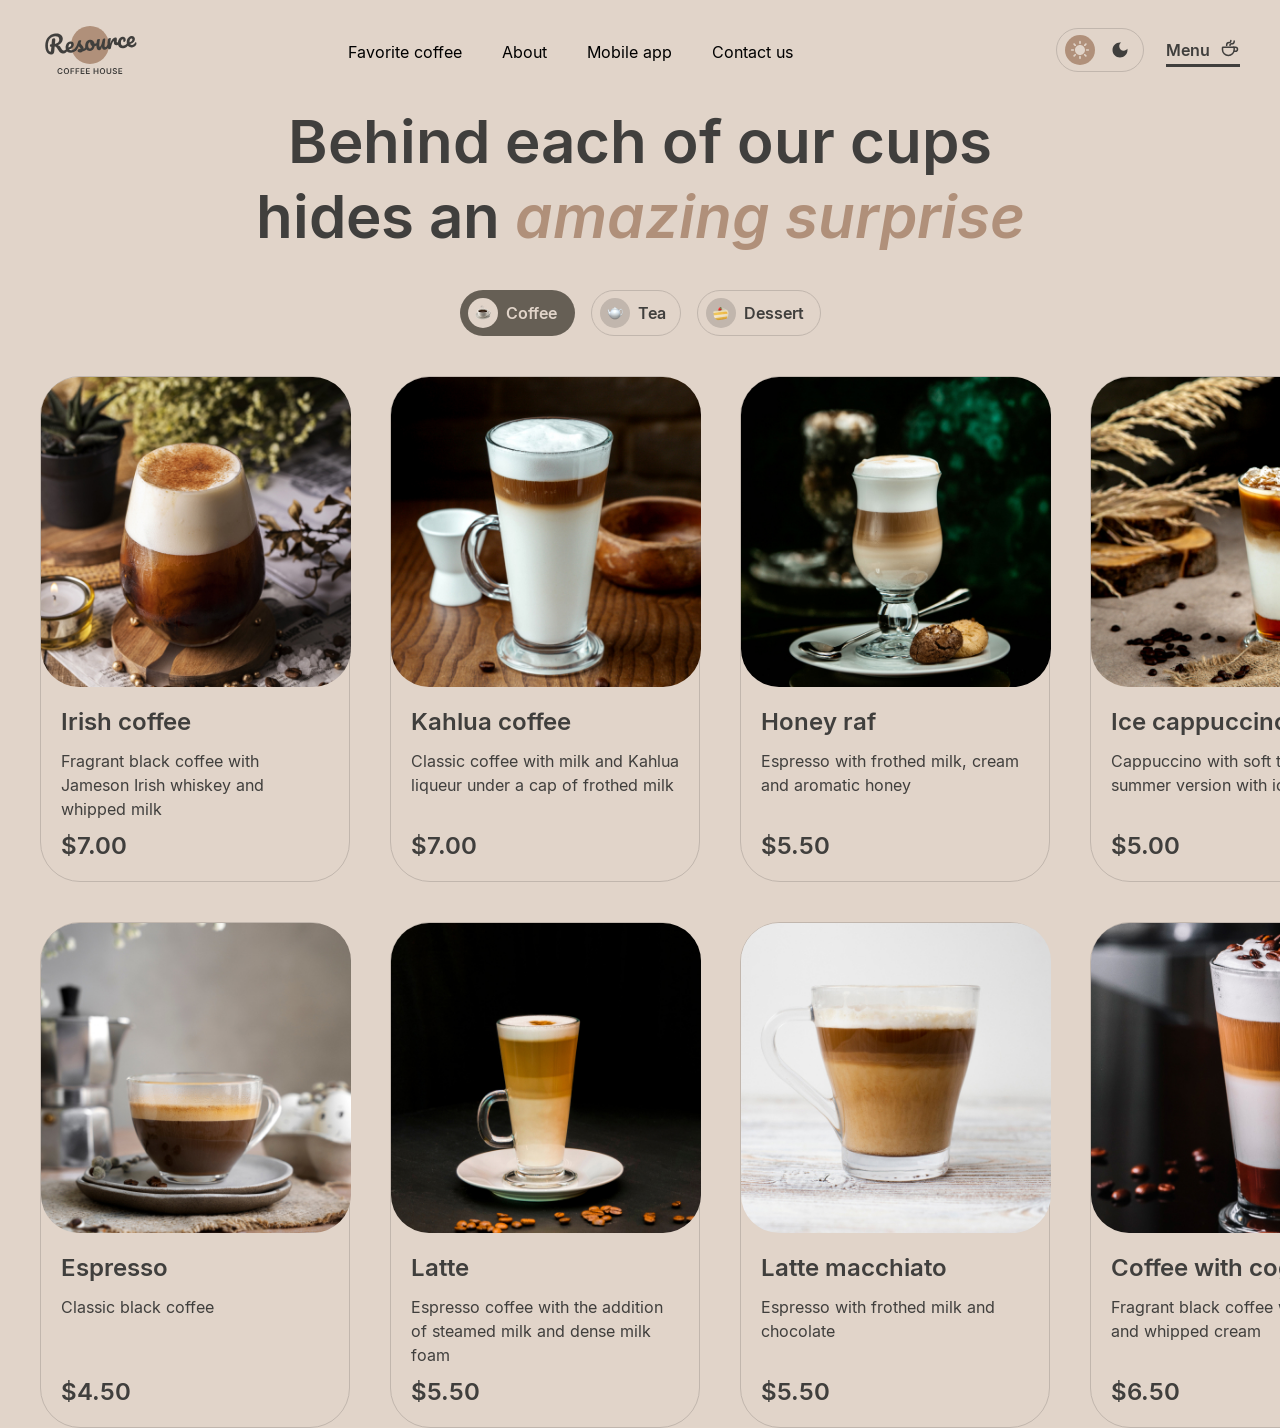
==== menu.html @ 4b657ee5 "feat: menu grid done" ====
<!doctype html>
<html lang="en">
	<head>
		<meta charset="UTF-8" />
		<meta name="viewport" content="width=device-width, initial-scale=1.0" />
		<link rel="stylesheet" href="style.css" />
		<title>Menu</title>
	</head>
	<body>
		<div class="wrapper-container">
			<header>
				<div class="header__container">
					<div class="header__menu">
						<div class="header__logo">
							<a href="index.html">
								<svg
									width="100"
									height="60"
									viewBox="0 0 100 60"
									fill="none"
									xmlns="http://www.w3.org/2000/svg"
								>
									<path
										d="M69 25C69 35.4934 60.4934 44 50 44C39.5066 44 31 35.4934 31 25C31 14.5066 39.5066 6 50 6C60.4934 6 69 14.5066 69 25Z"
										fill="#B0907A"
									/>
									<path
										d="M95.6784 22.2913C95.8856 22.2732 96.0534 22.3548 96.1817 22.5364C96.326 22.7165 96.4127 22.9739 96.442 23.3086C96.4922 23.8824 96.4 24.3884 96.1652 24.8265C95.7789 25.5509 95.2359 26.1365 94.5362 26.5832C93.8524 27.0285 93.0084 27.295 92.0042 27.3829C90.4741 27.5168 89.2469 27.1664 88.3226 26.3318C87.3969 25.4812 86.8658 24.2749 86.7291 22.7129C86.6329 21.6131 86.7748 20.5727 87.1547 19.5919C87.5333 18.5951 88.1046 17.7822 88.8687 17.1532C89.6487 16.5229 90.5568 16.1623 91.5928 16.0717C92.5173 15.9908 93.2829 16.2049 93.8895 16.714C94.4948 17.2071 94.8386 17.9239 94.9209 18.8643C95.0171 19.9641 94.7016 20.9473 93.9743 21.814C93.2617 22.6633 91.9772 23.4021 90.1208 24.0303C90.5675 24.73 91.2451 25.0401 92.1537 24.9606C92.8072 24.9035 93.3279 24.7053 93.7158 24.3662C94.1197 24.0257 94.5692 23.4725 95.0643 22.7064C95.2346 22.4506 95.4393 22.3122 95.6784 22.2913ZM91.3914 18.4503C90.8016 18.5019 90.3295 18.8885 89.9751 19.6102C89.6365 20.3304 89.5098 21.1767 89.5949 22.149L89.5991 22.1968C90.5199 21.8914 91.2318 21.4918 91.7347 20.9981C92.2376 20.5044 92.4632 19.9626 92.4117 19.3729C92.3852 19.0701 92.2766 18.8386 92.0859 18.6786C91.9098 18.5013 91.6783 18.4252 91.3914 18.4503Z"
										fill="#403F3D"
									/>
									<path
										d="M83.2976 28.1446C81.7356 28.2813 80.4779 27.9497 79.5245 27.1497C78.5857 26.3324 78.0529 25.1985 77.926 23.7481C77.813 22.457 77.969 21.303 78.394 20.2861C78.819 19.2692 79.4149 18.4622 80.1818 17.8651C80.9487 17.268 81.7784 16.9304 82.671 16.8523C83.5477 16.7756 84.2481 16.9793 84.7723 17.4635C85.311 17.9303 85.6159 18.5702 85.6871 19.383C85.7456 20.0525 85.6437 20.6316 85.3813 21.1203C85.1348 21.6076 84.7725 21.8722 84.2944 21.9141C83.9915 21.9406 83.7382 21.8904 83.5344 21.7637C83.3465 21.6356 83.2414 21.444 83.2191 21.189C83.2093 21.0774 83.2141 20.9485 83.2334 20.8023C83.2527 20.6561 83.2676 20.5504 83.278 20.4852C83.3367 20.2392 83.357 20.0125 83.3389 19.8053C83.3208 19.5981 83.2511 19.4436 83.1297 19.3418C83.0243 19.2386 82.876 19.1953 82.6847 19.2121C82.3181 19.2441 81.9901 19.4415 81.7006 19.8041C81.4097 20.1508 81.193 20.6114 81.0506 21.186C80.9081 21.7606 80.8661 22.3826 80.9247 23.0521C81.0865 24.901 81.9723 25.7551 83.5821 25.6142C84.2356 25.557 84.9181 25.2805 85.6296 24.7846C86.3556 24.2714 87.0469 23.5444 87.7034 22.6036C87.8752 22.3637 88.0806 22.2333 88.3197 22.2124C88.5269 22.1942 88.6946 22.2759 88.8229 22.4574C88.9672 22.6375 89.054 22.895 89.0832 23.2297C89.1362 23.8354 89.028 24.3427 88.7587 24.7518C88.0904 25.7418 87.2526 26.5378 86.2452 27.1399C85.2524 27.7247 84.2699 28.0596 83.2976 28.1446Z"
										fill="#403F3D"
									/>
									<path
										d="M69.549 29.3476C68.9433 29.4006 68.485 29.1195 68.1742 28.5042C67.8794 27.8876 67.6706 26.8779 67.5479 25.4753C67.3666 23.4032 67.4892 21.4089 67.9158 19.4924C68.0188 19.0177 68.2207 18.6627 68.5213 18.4276C68.8365 18.1752 69.289 18.0232 69.8787 17.9716C70.1975 17.9437 70.4242 17.964 70.5586 18.0326C70.6931 18.1011 70.7701 18.2469 70.7897 18.4701C70.812 18.7251 70.7426 19.3094 70.5816 20.2229C70.478 20.8744 70.3993 21.4434 70.3455 21.93C70.2917 22.4165 70.2636 23.0132 70.2612 23.7201C70.6673 22.3033 71.1594 21.136 71.7376 20.2181C72.3158 19.3002 72.8997 18.6308 73.4892 18.2098C74.0947 17.7874 74.6605 17.5532 75.1865 17.5072C76.2225 17.4166 76.7858 17.8893 76.8765 18.9253C76.8946 19.1325 76.8668 19.6409 76.7931 20.4504C76.7214 21.0991 76.6925 21.5032 76.7064 21.6626C76.7552 22.2204 76.9789 22.4819 77.3773 22.4471C77.8236 22.408 78.3668 22.0072 79.0067 21.2445C79.1958 21.0191 79.4019 20.8967 79.6251 20.8772C79.8323 20.8591 80 20.9408 80.1283 21.1223C80.2712 21.2864 80.3559 21.5199 80.3824 21.8228C80.434 22.4125 80.315 22.8887 80.0255 23.2513C79.6197 23.7526 79.1285 24.1971 78.5521 24.5848C77.9903 24.9552 77.3746 25.1697 76.7052 25.2282C75.8604 25.3021 75.196 25.1434 74.7121 24.7521C74.2441 24.3594 73.978 23.7965 73.9139 23.0633C73.8929 22.8242 73.8959 22.583 73.9228 22.3397C73.9268 22.0182 73.9239 21.8016 73.9142 21.69C73.8919 21.435 73.793 21.3151 73.6177 21.3305C73.3786 21.3514 73.0836 21.6503 72.7325 22.2271C72.396 22.7865 72.0748 23.5213 71.7689 24.4314C71.4631 25.3415 71.2332 26.2932 71.0791 27.2864C70.9694 28.0509 70.8068 28.5791 70.5914 28.8709C70.3906 29.1455 70.0431 29.3044 69.549 29.3476Z"
										fill="#403F3D"
									/>
									<path
										d="M59.2462 30.2488C58.5289 30.3116 57.9106 30.0364 57.3912 29.4233C56.8863 28.7929 56.5906 27.9836 56.5042 26.9954C56.3996 25.8 56.3838 24.7012 56.4567 23.699C56.5282 22.6809 56.6985 21.5979 56.9675 20.4501C57.085 19.958 57.2782 19.5958 57.547 19.3635C57.8157 19.1312 58.2609 18.9878 58.8826 18.9334C59.2332 18.9028 59.4772 18.9376 59.6145 19.038C59.7677 19.1371 59.8541 19.2981 59.8736 19.5213C59.8847 19.6488 59.8347 20.0868 59.7235 20.8354C59.6157 21.4391 59.5349 21.9842 59.4811 22.4707C59.3088 24.1722 59.247 25.3019 59.2958 25.8598C59.3251 26.1945 59.3859 26.4301 59.4781 26.5666C59.569 26.6871 59.7021 26.7397 59.8774 26.7244C60.1165 26.7035 60.3904 26.4386 60.6993 25.9297C61.024 25.4195 61.3431 24.6608 61.6565 23.6536C61.9859 22.6451 62.2798 21.4148 62.5382 19.9627C62.6239 19.4734 62.7852 19.114 63.0221 18.8845C63.2749 18.6535 63.6643 18.5151 64.1903 18.4691C64.5569 18.437 64.8161 18.4625 64.9679 18.5456C65.1184 18.6127 65.204 18.7658 65.2249 19.0049C65.2598 19.4034 65.1561 20.5127 64.9138 22.3327C64.646 24.412 64.533 25.6907 64.5748 26.1688C64.6013 26.4717 64.686 26.7052 64.8289 26.8694C64.9703 27.0176 65.1447 27.0827 65.3519 27.0645C65.6706 27.0366 66.0285 26.8126 66.4254 26.3924C66.8368 25.9549 67.3708 25.2657 68.0273 24.3249C68.199 24.0851 68.4044 23.9547 68.6435 23.9337C68.8507 23.9156 69.0185 23.9973 69.1468 24.1788C69.291 24.3589 69.3778 24.6163 69.4071 24.9511C69.4629 25.5886 69.3547 26.096 69.0825 26.4731C68.471 27.3779 67.7905 28.1361 67.041 28.7477C66.3074 29.358 65.4385 29.707 64.4343 29.7949C63.6693 29.8618 63.0776 29.6165 62.6594 29.0588C62.2572 28.4997 62.0093 27.6862 61.9159 26.6183C61.7398 27.7259 61.4065 28.5982 60.9162 29.2354C60.4245 29.8566 59.8678 30.1944 59.2462 30.2488Z"
										fill="#403F3D"
									/>
									<path
										d="M57.5606 22.8796C57.7678 22.8614 57.9362 22.9511 58.0659 23.1485C58.1956 23.346 58.2744 23.6041 58.3023 23.9229C58.3692 24.688 58.1779 25.1625 57.7282 25.3463C56.8011 25.7647 55.7659 26.048 54.6225 26.1963C54.4367 27.5616 53.9332 28.6898 53.1117 29.5808C52.2888 30.4559 51.3115 30.9429 50.1799 31.0419C49.2235 31.1256 48.3824 30.9663 47.6566 30.564C46.9467 30.1603 46.383 29.5913 45.9654 28.8569C45.5478 28.1225 45.3 27.309 45.2219 26.4164C45.1159 25.205 45.2529 24.1089 45.6328 23.1281C46.0114 22.1313 46.5841 21.3343 47.351 20.7372C48.1165 20.1242 48.9933 19.7744 49.9816 19.688C51.1929 19.582 52.2022 19.9193 53.0093 20.6999C53.8309 21.4632 54.3592 22.453 54.5941 23.6691C55.339 23.5558 56.2177 23.3183 57.23 22.9567C57.3547 22.9136 57.4649 22.8879 57.5606 22.8796ZM50.1494 28.4908C50.6595 28.4462 51.0797 28.2007 51.41 27.7542C51.7563 27.3063 51.959 26.6863 52.0182 25.8941C51.4948 25.6026 51.0739 25.1977 50.7555 24.6795C50.4531 24.1599 50.2754 23.5972 50.2224 22.9916C50.2001 22.7365 50.2017 22.4794 50.2272 22.2202L50.1076 22.2307C49.4701 22.2864 48.9633 22.644 48.5873 23.3032C48.2259 23.9452 48.094 24.824 48.1916 25.9398C48.2683 26.8164 48.4942 27.4712 48.8694 27.9042C49.2605 28.3357 49.6872 28.5313 50.1494 28.4908Z"
										fill="#403F3D"
									/>
									<path
										d="M40.3103 32.4354C39.4815 32.508 38.8272 32.3725 38.3474 32.029C37.8836 31.6841 37.6307 31.2726 37.5889 30.7944C37.5527 30.38 37.6727 30.0081 37.9491 29.6787C38.2254 29.3494 38.6584 29.1589 39.2482 29.1073C39.4554 29.0892 39.6966 29.0922 39.9717 29.1163C40.2614 29.1231 40.4787 29.1282 40.6235 29.1316C40.5713 28.7185 40.4415 28.3364 40.2341 27.9851C40.0427 27.6325 39.8048 27.3 39.5205 26.9876C39.2348 26.6592 38.9692 26.3773 38.7237 26.1418C38.3119 27.1254 37.8861 27.9497 37.4464 28.6145C37.0226 29.278 36.5482 29.9137 36.0232 30.5218C35.7614 30.8338 35.4711 31.0038 35.1523 31.0316C34.8973 31.054 34.6824 30.9844 34.5077 30.823C34.3316 30.6457 34.2316 30.4216 34.2079 30.1506C34.1801 29.8318 34.2658 29.5272 34.4653 29.2367L34.7426 28.827C35.5244 27.6664 36.1078 26.7159 36.4928 25.9756C36.7233 25.4896 36.9884 24.8481 37.288 24.0509C37.5863 23.2379 37.8745 22.4016 38.1527 21.542C38.3942 20.8142 38.9931 20.4085 39.9494 20.3248C40.3957 20.2858 40.71 20.2984 40.8923 20.3628C41.0746 20.4271 41.1734 20.547 41.1888 20.7223C41.1971 20.8179 41.1785 20.9722 41.1329 21.1849C41.0873 21.3977 41.0177 21.6126 40.9243 21.8296C40.6876 22.4285 40.5867 22.9272 40.6215 23.3257C40.6424 23.5647 40.7451 23.8208 40.9296 24.0937C41.1301 24.3653 41.4244 24.7009 41.8127 25.1006C42.3814 25.7254 42.8141 26.2657 43.111 26.7216C43.4224 27.1601 43.6025 27.6583 43.6513 28.2162C43.6652 28.3756 43.6688 28.6001 43.662 28.8898C44.4166 28.5187 45.2626 27.6335 46.2003 26.2345C46.372 25.9946 46.5774 25.8642 46.8165 25.8433C47.0237 25.8252 47.1915 25.9069 47.3198 26.0884C47.464 26.2685 47.5508 26.5259 47.5801 26.8606C47.6331 27.4663 47.5249 27.9737 47.2555 28.3827C46.545 29.4407 45.8392 30.185 45.1381 30.6158C44.4515 31.0292 43.5756 31.2985 42.5105 31.4238C41.9204 32.0215 41.187 32.3587 40.3103 32.4354Z"
										fill="#403F3D"
									/>
									<path
										d="M36.6161 26.7357C36.8233 26.7175 36.9911 26.7992 37.1194 26.9807C37.2636 27.1608 37.3504 27.4183 37.3797 27.753C37.4355 28.3905 37.3273 28.8979 37.0551 29.2751C36.5281 30.0439 35.7492 30.7786 34.7183 31.4791C33.7034 32.1782 32.5823 32.5815 31.355 32.6888C29.6814 32.8353 28.3426 32.4947 27.3386 31.667C26.3347 30.8394 25.7637 29.6365 25.6256 28.0586C25.5294 26.9588 25.6713 25.9185 26.0512 24.9376C26.4298 23.9408 27.0011 23.1279 27.7652 22.4989C28.5452 21.8686 29.4533 21.508 30.4893 21.4174C31.4138 21.3365 32.1793 21.5506 32.786 22.0597C33.3913 22.5528 33.7351 23.2696 33.8173 24.21C33.9136 25.3098 33.5981 26.293 32.8708 27.1597C32.1581 28.009 30.8816 28.7471 29.0412 29.3739C29.5039 30.0722 30.293 30.3726 31.4088 30.275C32.126 30.2122 32.9173 29.894 33.7826 29.3204C34.6625 28.7295 35.4016 27.9983 35.9999 27.1269C36.1716 26.887 36.377 26.7566 36.6161 26.7357ZM30.2878 23.796C29.6981 23.8476 29.226 24.2342 28.8715 24.9559C28.533 25.6761 28.4063 26.5224 28.4914 27.4947L28.4955 27.5425C29.4164 27.2371 30.1283 26.8375 30.6312 26.3438C31.1341 25.8501 31.3597 25.3083 31.3081 24.7186C31.2816 24.4158 31.1731 24.1843 30.9824 24.0243C30.8063 23.847 30.5747 23.7709 30.2878 23.796Z"
										fill="#403F3D"
									/>
									<path
										d="M27.6906 27.5167C27.8978 27.4986 28.0656 27.5803 28.1939 27.7618C28.3382 27.9419 28.4249 28.1993 28.4542 28.5341C28.5086 29.1557 28.4004 29.6631 28.1296 30.0561C27.4454 31.0476 26.7351 31.8324 25.9987 32.4108C25.261 32.9733 24.3581 33.3012 23.2902 33.3946C22.2541 33.4853 21.3451 33.2837 20.5631 32.79C19.797 32.2949 19.028 31.3985 18.256 30.1009C17.6351 29.063 17.151 28.3023 16.8035 27.8188C16.4547 27.3193 16.119 26.9712 15.7967 26.7745C15.4903 26.5765 15.1198 26.4724 14.6852 26.4622C14.6508 26.8025 14.5595 27.8705 14.4114 29.6663C14.3537 30.4744 14.3165 30.9675 14.3 31.1456C14.2256 32.1319 13.9724 32.9089 13.5402 33.4767C13.1067 34.0286 12.4038 34.3471 11.4315 34.4321C10.3636 34.5256 9.38799 34.2977 8.50477 33.7486C7.63609 33.1822 6.9298 32.3606 6.38589 31.2839C5.84059 30.1913 5.50518 28.9277 5.37968 27.4932C5.1454 24.8154 5.40544 22.4638 6.15978 20.4383C6.93006 18.4115 8.10738 16.8148 9.69174 15.6483C11.2906 14.4644 13.1899 13.7763 15.3895 13.5838C16.9196 13.45 18.223 13.5688 19.2994 13.9404C20.3759 14.312 21.1968 14.8826 21.762 15.6523C22.3432 16.4206 22.6784 17.3148 22.7676 18.3349C22.8457 19.2275 22.7073 20.1229 22.3522 21.0213C22.0117 21.9023 21.4476 22.7066 20.66 23.434C19.8724 24.1614 18.8869 24.7375 17.7034 25.1622C18.4866 25.3025 19.1057 25.5856 19.5605 26.0116C20.0154 26.4376 20.4891 27.0787 20.9816 27.9351C21.5115 28.8524 22.0112 29.5153 22.4806 29.924C22.966 30.3312 23.4955 30.5098 24.0693 30.4596C24.5794 30.4149 25.0509 30.205 25.4838 29.8299C25.9154 29.4388 26.4456 28.7981 27.0744 27.9079C27.2461 27.6681 27.4515 27.5377 27.6906 27.5167ZM11.3837 26.727C10.8418 26.7744 10.4561 26.6797 10.2266 26.4428C10.013 26.2045 9.89225 25.9259 9.86436 25.6071C9.8309 25.2246 9.92394 24.9113 10.1435 24.6672C10.379 24.4218 10.6562 24.2851 10.9749 24.2572L11.5727 24.2049C11.691 22.6206 11.8123 21.2528 11.9364 20.1016C12.053 19.0474 12.6771 18.4708 13.8088 18.3718C14.7173 18.2923 15.2071 18.659 15.2782 19.4719C15.2936 19.6473 15.2975 19.7835 15.2899 19.8805L14.9199 23.9121C15.7764 23.789 16.5393 23.5134 17.2085 23.0855C17.8937 22.6561 18.4149 22.0966 18.7722 21.4068C19.1454 20.7156 19.2957 19.9556 19.2232 19.1268C19.1353 18.1226 18.7236 17.3636 17.988 16.8498C17.2524 16.3359 16.2232 16.1369 14.9002 16.2526C13.3382 16.3893 12.0016 16.8997 10.8904 17.7839C9.79381 18.6508 8.98568 19.8779 8.46605 21.4653C7.94503 23.0366 7.78003 24.9142 7.97108 27.0978C8.06033 28.1179 8.24063 28.9855 8.51198 29.7006C8.78334 30.4157 9.08648 30.9432 9.42139 31.2834C9.75631 31.6235 10.0592 31.7817 10.3302 31.7579C10.5374 31.7398 10.6957 31.6216 10.8051 31.4032C10.9304 31.1834 11.0127 30.839 11.052 30.3698L11.3837 26.727Z"
										fill="#403F3D"
									/>
									<path
										d="M78.4023 54.0001V48.1819H82.1864V49.0654H79.4563V50.645H81.9904V51.5285H79.4563V53.1165H82.2092V54.0001H78.4023Z"
										fill="#403F3D"
									/>
									<path
										d="M75.9698 49.7813C75.9433 49.5332 75.8316 49.34 75.6346 49.2017C75.4395 49.0635 75.1857 48.9943 74.8732 48.9943C74.6535 48.9943 74.4651 49.0275 74.3079 49.0938C74.1507 49.1601 74.0304 49.25 73.9471 49.3637C73.8638 49.4773 73.8211 49.607 73.8192 49.7529C73.8192 49.8741 73.8467 49.9792 73.9016 50.0682C73.9585 50.1572 74.0352 50.233 74.1317 50.2955C74.2283 50.3561 74.3353 50.4072 74.4528 50.4489C74.5702 50.4906 74.6886 50.5256 74.8079 50.554L75.3533 50.6904C75.573 50.7415 75.7842 50.8106 75.9869 50.8977C76.1914 50.9849 76.3742 51.0947 76.5352 51.2273C76.698 51.3599 76.8268 51.5199 76.9215 51.7074C77.0162 51.8949 77.0636 52.1146 77.0636 52.3665C77.0636 52.7074 76.9764 53.0076 76.8022 53.2671C76.628 53.5246 76.3761 53.7263 76.0465 53.8722C75.7189 54.0161 75.3221 54.0881 74.8562 54.0881C74.4035 54.0881 74.0105 54.018 73.6772 53.8779C73.3458 53.7377 73.0863 53.5332 72.8988 53.2642C72.7132 52.9953 72.6128 52.6676 72.5977 52.2813H73.6346C73.6497 52.4839 73.7122 52.6525 73.8221 52.787C73.9319 52.9214 74.0749 53.0218 74.2511 53.0881C74.4291 53.1544 74.628 53.1875 74.8477 53.1875C75.0768 53.1875 75.2776 53.1534 75.4499 53.0852C75.6242 53.0152 75.7605 52.9186 75.859 52.7955C75.9575 52.6705 76.0077 52.5246 76.0096 52.358C76.0077 52.2065 75.9632 52.0815 75.8761 51.983C75.7889 51.8826 75.6668 51.7993 75.5096 51.733C75.3543 51.6648 75.1725 51.6042 74.9641 51.5512L74.3022 51.3807C73.823 51.2576 73.4442 51.071 73.1658 50.821C72.8893 50.5692 72.7511 50.2349 72.7511 49.8182C72.7511 49.4754 72.8439 49.1752 73.0295 48.9176C73.217 48.6601 73.4717 48.4602 73.7937 48.3182C74.1156 48.1743 74.4802 48.1023 74.8874 48.1023C75.3003 48.1023 75.6621 48.1743 75.9727 48.3182C76.2852 48.4602 76.5304 48.6582 76.7085 48.912C76.8865 49.1638 76.9783 49.4536 76.984 49.7813H75.9698Z"
										fill="#403F3D"
									/>
									<path
										d="M70.2086 48.1819H71.2626V51.983C71.2626 52.3997 71.1641 52.7662 70.9672 53.0825C70.7721 53.3987 70.4975 53.6459 70.1433 53.8239C69.7891 54.0001 69.3753 54.0881 68.9018 54.0881C68.4264 54.0881 68.0117 54.0001 67.6575 53.8239C67.3033 53.6459 67.0287 53.3987 66.8336 53.0825C66.6386 52.7662 66.541 52.3997 66.541 51.983V48.1819H67.595V51.895C67.595 52.1374 67.648 52.3533 67.7541 52.5427C67.862 52.7321 68.0136 52.8807 68.2086 52.9887C68.4037 53.0948 68.6348 53.1478 68.9018 53.1478C69.1689 53.1478 69.3999 53.0948 69.595 52.9887C69.792 52.8807 69.9435 52.7321 70.0495 52.5427C70.1556 52.3533 70.2086 52.1374 70.2086 51.895V48.1819Z"
										fill="#403F3D"
									/>
									<path
										d="M65.1435 51.0909C65.1435 51.7178 65.026 52.2548 64.7912 52.7017C64.5582 53.1468 64.2401 53.4877 63.8366 53.7245C63.4351 53.9612 62.9796 54.0796 62.4702 54.0796C61.9607 54.0796 61.5043 53.9612 61.1009 53.7245C60.6993 53.4858 60.3812 53.144 60.1463 52.6989C59.9134 52.2519 59.7969 51.7159 59.7969 51.0909C59.7969 50.464 59.9134 49.9281 60.1463 49.483C60.3812 49.036 60.6993 48.6942 61.1009 48.4574C61.5043 48.2207 61.9607 48.1023 62.4702 48.1023C62.9796 48.1023 63.4351 48.2207 63.8366 48.4574C64.2401 48.6942 64.5582 49.036 64.7912 49.483C65.026 49.9281 65.1435 50.464 65.1435 51.0909ZM64.0838 51.0909C64.0838 50.6496 64.0147 50.2775 63.8764 49.9745C63.7401 49.6695 63.5507 49.4394 63.3082 49.2841C63.0658 49.1269 62.7865 49.0483 62.4702 49.0483C62.1539 49.0483 61.8745 49.1269 61.6321 49.2841C61.3897 49.4394 61.1993 49.6695 61.0611 49.9745C60.9247 50.2775 60.8565 50.6496 60.8565 51.0909C60.8565 51.5322 60.9247 51.9053 61.0611 52.2102C61.1993 52.5133 61.3897 52.7434 61.6321 52.9006C61.8745 53.0559 62.1539 53.1335 62.4702 53.1335C62.7865 53.1335 63.0658 53.0559 63.3082 52.9006C63.5507 52.7434 63.7401 52.5133 63.8764 52.2102C64.0147 51.9053 64.0838 51.5322 64.0838 51.0909Z"
										fill="#403F3D"
									/>
									<path
										d="M53.5918 54.0001V48.1819H54.6458V50.645H57.3418V48.1819H58.3986V54.0001H57.3418V51.5285H54.6458V54.0001H53.5918Z"
										fill="#403F3D"
									/>
									<path
										d="M45.9492 54.0001V48.1819H49.7333V49.0654H47.0032V50.645H49.5373V51.5285H47.0032V53.1165H49.756V54.0001H45.9492Z"
										fill="#403F3D"
									/>
									<path
										d="M40.6895 54.0001V48.1819H44.4735V49.0654H41.7434V50.645H44.2775V51.5285H41.7434V53.1165H44.4963V54.0001H40.6895Z"
										fill="#403F3D"
									/>
									<path
										d="M35.6016 54.0001V48.1819H39.3288V49.0654H36.6555V50.645H39.0732V51.5285H36.6555V54.0001H35.6016Z"
										fill="#403F3D"
									/>
									<path
										d="M30.5137 54.0001V48.1819H34.2409V49.0654H31.5676V50.645H33.9853V51.5285H31.5676V54.0001H30.5137Z"
										fill="#403F3D"
									/>
									<path
										d="M29.1181 51.0909C29.1181 51.7178 29.0007 52.2548 28.7658 52.7017C28.5328 53.1468 28.2147 53.4877 27.8113 53.7245C27.4097 53.9612 26.9542 54.0796 26.4448 54.0796C25.9353 54.0796 25.4789 53.9612 25.0755 53.7245C24.6739 53.4858 24.3558 53.144 24.1209 52.6989C23.888 52.2519 23.7715 51.7159 23.7715 51.0909C23.7715 50.464 23.888 49.9281 24.1209 49.483C24.3558 49.036 24.6739 48.6942 25.0755 48.4574C25.4789 48.2207 25.9353 48.1023 26.4448 48.1023C26.9542 48.1023 27.4097 48.2207 27.8113 48.4574C28.2147 48.6942 28.5328 49.036 28.7658 49.483C29.0007 49.9281 29.1181 50.464 29.1181 51.0909ZM28.0584 51.0909C28.0584 50.6496 27.9893 50.2775 27.851 49.9745C27.7147 49.6695 27.5253 49.4394 27.2828 49.2841C27.0404 49.1269 26.7611 49.0483 26.4448 49.0483C26.1285 49.0483 25.8491 49.1269 25.6067 49.2841C25.3643 49.4394 25.1739 49.6695 25.0357 49.9745C24.8993 50.2775 24.8311 50.6496 24.8311 51.0909C24.8311 51.5322 24.8993 51.9053 25.0357 52.2102C25.1739 52.5133 25.3643 52.7434 25.6067 52.9006C25.8491 53.0559 26.1285 53.1335 26.4448 53.1335C26.7611 53.1335 27.0404 53.0559 27.2828 52.9006C27.5253 52.7434 27.7147 52.5133 27.851 52.2102C27.9893 51.9053 28.0584 51.5322 28.0584 51.0909Z"
										fill="#403F3D"
									/>
									<path
										d="M22.5536 50.1449H21.4911C21.4608 49.9707 21.4049 49.8163 21.3235 49.6818C21.2421 49.5455 21.1407 49.4299 21.0195 49.3352C20.8983 49.2406 20.7601 49.1695 20.6048 49.1222C20.4513 49.0729 20.2856 49.0483 20.1076 49.0483C19.7913 49.0483 19.511 49.1279 19.2667 49.287C19.0224 49.4442 18.8311 49.6752 18.6928 49.9801C18.5546 50.2832 18.4854 50.6534 18.4854 51.0909C18.4854 51.536 18.5546 51.911 18.6928 52.2159C18.833 52.519 19.0243 52.7481 19.2667 52.9034C19.511 53.0568 19.7904 53.1335 20.1048 53.1335C20.279 53.1335 20.4419 53.1108 20.5934 53.0654C20.7468 53.018 20.8841 52.9489 21.0053 52.858C21.1284 52.7671 21.2317 52.6553 21.315 52.5227C21.4002 52.3902 21.4589 52.2387 21.4911 52.0682L22.5536 52.0739C22.5138 52.3504 22.4277 52.6099 22.2951 52.8523C22.1644 53.0947 21.993 53.3087 21.7809 53.4943C21.5688 53.6781 21.3207 53.822 21.0366 53.9262C20.7525 54.0284 20.4371 54.0796 20.0906 54.0796C19.5792 54.0796 19.1228 53.9612 18.7212 53.7245C18.3197 53.4877 18.0034 53.1459 17.7724 52.6989C17.5413 52.2519 17.4258 51.7159 17.4258 51.0909C17.4258 50.464 17.5423 49.9281 17.7752 49.483C18.0082 49.036 18.3254 48.6942 18.7269 48.4574C19.1284 48.2207 19.583 48.1023 20.0906 48.1023C20.4144 48.1023 20.7156 48.1477 20.994 48.2387C21.2724 48.3296 21.5205 48.4631 21.7383 48.6392C21.9561 48.8135 22.1351 49.0275 22.2752 49.2813C22.4173 49.5332 22.5101 49.821 22.5536 50.1449Z"
										fill="#403F3D"
									/>
								</svg>
							</a>
						</div>
						<div class="header__navbar">
							<ul class="navbar__container">
								<li><a href="#">Favorite coffee</a></li>
								<li><a href="#">About</a></li>
								<li><a href="#">Mobile app</a></li>
								<li><a href="#">Contact us</a></li>
							</ul>
						</div>
						<div class="header__actions">
							<div class="theme__switch">
								<svg
									width="36"
									height="30"
									viewBox="0 0 36 36"
									fill="none"
									xmlns="http://www.w3.org/2000/svg"
								>
									<rect width="36" height="36" rx="18" fill="#B0907A" />
									<path
										d="M17 10V8C17 7.45 17.45 7 18 7C18.55 7 19 7.45 19 8V10C19 10.55 18.55 11 18 11C17.45 11 17 10.55 17 10ZM24.36 13.05L25.77 11.63C26.16 11.24 26.16 10.61 25.77 10.22C25.38 9.83 24.75 9.83 24.36 10.22L22.95 11.64C22.56 12.03 22.56 12.66 22.95 13.05C23.34 13.44 23.97 13.44 24.36 13.05ZM28 17H26C25.45 17 25 17.45 25 18C25 18.55 25.45 19 26 19H28C28.55 19 29 18.55 29 18C29 17.45 28.55 17 28 17ZM18 25C17.45 25 17 25.45 17 26V28C17 28.55 17.45 29 18 29C18.55 29 19 28.55 19 28V26C19 25.45 18.55 25 18 25ZM11.64 13.05L10.22 11.64C9.83 11.25 9.83 10.61 10.22 10.23C10.61 9.85 11.25 9.84 11.63 10.23L13.04 11.64C13.43 12.03 13.43 12.67 13.04 13.05C12.65 13.43 12.02 13.44 11.64 13.05ZM22.95 22.95C22.56 23.34 22.56 23.98 22.95 24.36L24.36 25.77C24.75 26.16 25.39 26.16 25.77 25.77C26.16 25.38 26.16 24.74 25.77 24.36L24.36 22.95C23.98 22.56 23.34 22.56 22.95 22.95ZM8 19H10C10.55 19 11 18.55 11 18C11 17.45 10.55 17 10 17H8C7.45 17 7 17.45 7 18C7 18.55 7.45 19 8 19ZM11.64 25.78L13.05 24.37C13.44 23.98 13.44 23.34 13.05 22.96C12.66 22.58 12.02 22.57 11.64 22.96L10.23 24.37C9.84 24.76 9.84 25.4 10.23 25.78C10.61 26.17 11.25 26.17 11.64 25.78ZM18 12C14.69 12 12 14.69 12 18C12 21.31 14.69 24 18 24C21.31 24 24 21.31 24 18C24 14.69 21.31 12 18 12Z"
										fill="#E1D4C9"
									/>
								</svg>
								<svg
									width="36"
									height="30"
									viewBox="0 0 36 36"
									fill="none"
									xmlns="http://www.w3.org/2000/svg"
								>
									<path
										d="M18 9C13.03 9 9 13.03 9 18C9 22.97 13.03 27 18 27C22.97 27 27 22.97 27 18C27 17.54 26.96 17.08 26.9 16.64C25.92 18.01 24.32 18.9 22.5 18.9C19.52 18.9 17.1 16.48 17.1 13.5C17.1 11.69 17.99 10.08 19.36 9.1C18.92 9.04 18.46 9 18 9Z"
										fill="#403F3D"
									/>
								</svg>
							</div>
							<div class="coffee__menu">
								<a href="menu.html" class="menu-link menu-link--current">
									<h2>Menu</h2>
									<svg
										width="20"
										height="20"
										viewBox="0 0 20 20"
										fill="none"
										xmlns="http://www.w3.org/2000/svg"
									>
										<path
											d="M14.167 9.76667V11.6667C14.167 14.8883 11.5553 17.5 8.33366 17.5C5.112 17.5 2.50033 14.8883 2.50033 11.6667V9.76667C2.50033 9.4353 2.76896 9.16667 3.10033 9.16667H13.567C13.8984 9.16667 14.167 9.4353 14.167 9.76667Z"
											stroke="#403F3D"
											stroke-width="1.5"
											stroke-linecap="round"
											stroke-linejoin="round"
										/>
										<path
											d="M10.0003 7.50008C10.0003 6.66675 10.5956 5.83341 11.786 5.83341C13.101 5.83341 14.167 4.76743 14.167 3.45246V2.91675"
											stroke="#403F3D"
											stroke-width="1.5"
											stroke-linecap="round"
											stroke-linejoin="round"
										/>
										<path
											d="M6.66634 7.5V7.08333C6.66634 5.70262 7.78563 4.58333 9.16634 4.58333C10.0868 4.58333 10.833 3.83714 10.833 2.91667V2.5"
											stroke="#403F3D"
											stroke-width="1.5"
											stroke-linecap="round"
											stroke-linejoin="round"
										/>
										<path
											d="M13.333 9.16675H15.4163C16.5669 9.16675 17.4997 10.0995 17.4997 11.2501C17.4997 12.4007 16.5669 13.3334 15.4163 13.3334H14.1663"
											stroke="#403F3D"
											stroke-width="1.5"
											stroke-linecap="round"
											stroke-linejoin="round"
										/>
									</svg>
								</a>
							</div>
						</div>
					</div>
				</div>
			</header>
			<main class="main">
				<div class="menu__title">
					<h2>
						Behind each of our cups <br />
						hides an <span>amazing surprise</span>
					</h2>
					<div class="category__choose">
						<button class="coffee__btn">
							<img src="assets/img/coffee.png" alt="coffee" />Coffee
						</button>
						<button class="tea__btn">
							<img src="assets/img/tea.png" alt="tea" />Tea
						</button>
						<button class="dessert__btn">
							<img src="assets/img/dessert.png" alt="dessert" />Dessert
						</button>
					</div>
				</div>
				<section class="menu__grid">
					<div class="menu__grid-container">
						<div class="menu__grid-top">
							<div class="coffee__1-container">
								<img src="assets/img/coffee/coffee-1.jpg" alt="coffee-1" />
								<div class="coffee__1-desc">
									<h4>Irish coffee</h4>
									<p>
										Fragrant black coffee with Jameson Irish whiskey and whipped
										milk
									</p>
									<span>$7.00</span>
								</div>
							</div>
							<div class="coffee__1-container">
								<img src="assets/img/coffee/coffee-2.jpg" alt="coffee-2" />
								<div class="coffee__1-desc">
									<h4>Kahlua coffee</h4>
									<p>
										Classic coffee with milk and Kahlua liqueur under a cap of
										frothed milk
									</p>
									<span>$7.00</span>
								</div>
							</div>
							<div class="coffee__1-container">
								<img src="assets/img/coffee/coffee-3.jpg" alt="coffee-3" />
								<div class="coffee__1-desc">
									<h4>Honey raf</h4>
									<p>Espresso with frothed milk, cream and aromatic honey</p>
									<span>$5.50</span>
								</div>
							</div>
							<div class="coffee__1-container">
								<img src="assets/img/coffee/coffee-4.jpg" alt="coffee-4" />
								<div class="coffee__1-desc">
									<h4>Ice cappuccino</h4>
									<p>
										Cappuccino with soft thick foam in summer version with ice
									</p>
									<span>$5.00</span>
								</div>
							</div>
						</div>
						<div class="menu__grid-low">
							<div class="coffee__1-container">
								<img src="assets/img/coffee/coffee-5.jpg" alt="coffee-5" />
								<div class="coffee__1-desc">
									<h4>Espresso</h4>
									<p>Classic black coffee</p>
									<span>$4.50</span>
								</div>
							</div>
							<div class="coffee__1-container">
								<img src="assets/img/coffee/coffee-6.jpg" alt="coffee-6" />
								<div class="coffee__1-desc">
									<h4>Latte</h4>
									<p>
										Espresso coffee with the addition of steamed milk and dense
										milk foam
									</p>
									<span>$5.50</span>
								</div>
							</div>
							<div class="coffee__1-container">
								<img src="assets/img/coffee/coffee-7.jpg" alt="coffee-7" />
								<div class="coffee__1-desc">
									<h4>Latte macchiato</h4>
									<p>Espresso with frothed milk and chocolate</p>
									<span>$5.50</span>
								</div>
							</div>
							<div class="coffee__1-container">
								<img src="assets/img/coffee/coffee-8.jpg" alt="coffee-8" />
								<div class="coffee__1-desc">
									<h4>Coffee with cognac</h4>
									<p>Fragrant black coffee with cognac and whipped cream</p>
									<span>$6.50</span>
								</div>
							</div>
						</div>
					</div>
				</section>
			</main>
		</div>
	</body>
</html>
---- style.css ----
* {
	margin: 0;
	padding: 0;
	box-sizing: border-box;
}

/* Fonts */
@font-face {
	font-family: 'Inter';
	src: url('./assets/fonts/inter/Inter-Regular.ttf'), format('truetype');
	font-weight: 400;
	font-style: normal;
}
@font-face {
	font-family: 'Inter';
	src: url('./assets/fonts/inter/Inter-SemiBold.ttf'), format('truetype');
	font-weight: 600;
	font-style: normal;
}
@font-face {
	font-family: 'Inter';
	src: url('./assets/fonts/inter/Inter-SemiBoldItalic.ttf'), format('truetype');
	font-weight: 600;
	font-style: italic;
}
@font-face {
	font-family: 'Inter';
	src: url('./assets/fonts/inter/Inter-Bold.ttf'), format('truetype');
	font-weight: 700;
	font-style: normal;
}
@font-face {
	font-family: 'Manrope';
	src: url('./assets/fonts/manrope/Manrope-Regular.ttf'), format('truetype');
	font-weight: 400;
	font-style: normal;
}
@font-face {
	font-family: 'Manrope';
	src: url('./assets/fonts/manrope/Manrope-Bold.ttf'), format('truetype');
	font-weight: 700;
	font-style: normal;
}
/* Fonts */

:root {
	--font-family: 'Inter', sans-serif;
	--second-family: 'Manrope', sans-serif;
}
:root {
	--text-primary: #403f3d;
	--text-inverse: #e1d4c9;
	--text-accent: #b0907a;
	--background-page: #e1d4c9;
	--background-container: #665f55;
	--background-overlay: rgba(64, 63, 61, 0.8);
	--border-primary: #c1b6ad;
	--border-inverse: #665f55;
	--text-primary: #403f3d;
	--dark-text-primary: #e1d4c9;
	--dark-text-inverse: #e1d4c9;
	--dark-text-accent: #b0907a;
	--dark-bg-page: #292826;
	--dark-bg-container: #403f3d;
	--dark-bg-overlay: rgba(41, 40, 38, 0.8);
	--dark-border-primary: #665f55;
	--dark-border-inverse: #c1b6ad;
	--background-modal: #e1d4c9;
	--background-modalcontrol: #665f55;
	--dark-bg-modal: var(--dark-bg-container);
	--dark-bg-modal-control: var(--dark-bg-page);
}

body {
	background-color: #e1d4c9;
}
.wrapper-container {
	max-width: 1440px;
	margin: 0 auto;
}

.header__container {
	margin: 20px 40px 0 40px;
}
.header__menu {
	display: flex;
	justify-content: space-between;
}

.header__navbar {
	display: flex;
	align-items: center;
	margin-right: 55px;
}
.navbar__container {
	display: flex;
	flex-direction: row;
	list-style: none;
	font-family: 'Inter', sans-serif;
	line-height: 150%;
}
.navbar__container li a {
	text-decoration: none;
	color: black;
}
.navbar__container li:nth-child(1),
.navbar__container li:nth-child(2),
.navbar__container li:nth-child(3) {
	margin-right: 40px;
}

.header__actions {
	display: flex;
	gap: 22px;
}
.theme__switch {
	display: flex;
	border: 1px solid #c1b6ad;
	border-radius: 100px;
	margin-top: 8px;
	padding: 6px;
	gap: 6px;
	width: 88px;
	height: 44px;
}
.coffee__menu {
	display: flex;
	align-items: center;
	flex-direction: row;
	gap: 8px;
	cursor: pointer;
}

.coffee__menu h2 {
	font-family: var(--font-family);
	font-weight: 600;
	font-size: 16px;
	line-height: 150%;
	color: var(--text-primary);
}
.menu-link {
	display: flex;
	text-decoration: none;
	gap: 10px;
	padding-bottom: 5px;

	/* анимация */
	background: linear-gradient(var(--text-primary), var(--text-primary)) bottom
		left / 0% 3px no-repeat;

	transition: background-size 0.3s ease;
}

.menu-link:hover {
	background-size: 100% 2px;
}
.menu-link--current {
	background-size: 100% 3px;
	transition: none;
}
.header__hero {
	margin-top: 16px;
	border-radius: 40px;
	padding: 100px;
	width: 1360px;
	height: 644px;
	max-width: 1360px;
	background-image: url('./assets/img/hero.gif');
	background-size: cover;
	background-position: center;
	background-repeat: no-repeat;
}
.hero__container {
	max-width: 530px;
	max-height: 444px;
	background-color: transparent;
}
.hero__title {
	font-family: var(--font-family);
	font-weight: 600;
	font-style: italic;
	font-size: 72px;
	line-height: 105%;
	color: var(--text-inverse);
	background-color: transparent;
}
.hero__title span {
	color: var(--text-accent);
	background-color: transparent;
}
.hero__container p {
	font-family: var(--font-family);
	font-weight: 400;
	font-size: 16px;
	line-height: 150%;
	color: var(--text-inverse);
	background-color: transparent;
	padding-top: 40px;
	margin-bottom: 60px;
}
.hero__container a {
	margin-top: 40px;
	border-radius: 100px;
	padding: 20px 78px;
	max-width: 200px;
	max-height: 64px;
	text-align: none;
	border: 0;
	font-family: var(--font-family);
	font-weight: 600;
	font-size: 16px;
	line-height: 150%;
	text-align: center;
	color: var(--text-primary);
	cursor: pointer;
	background: var(--text-inverse);
	text-decoration: none;
}
/* Header /

/* Main */

.main {
	margin: 20px 40px 0 40px;
}
.favorite__container {
	margin-top: 100px;
}
.favorite__container h2 {
	font-family: var(--font-family);
	font-weight: 600;
	font-size: 60px;
	line-height: 125%;
	text-align: center;
	color: var(--text-primary);
}
.favorite__container h2 span {
	font-style: italic;
	color: var(--text-accent);
}
.favorite__slider {
	display: flex;
	align-items: center;
	margin-top: 40px;
	gap: 379px;
}
.slider__content {
	text-align: center;
}
.slider__content h3 {
	font-family: var(--font-family);
	font-weight: 600;
	font-size: 24px;
	line-height: 125%;
	text-align: center;
	color: var(--text-primary);
	padding-bottom: 16px;
	padding-top: 20px;
}
.slider__content p {
	font-family: var(--font-family);
	font-weight: 400;
	font-size: 16px;
	line-height: 150%;
	text-align: center;
	color: var(--text-primary);
	padding-bottom: 16px;
}
.slider__content span {
	font-family: var(--font-family);
	font-weight: 600;
	font-size: 24px;
	line-height: 125%;
	text-align: center;
	color: var(--text-primary);
}
.btn__left-dark {
	border: 1px solid var(--background-container);
	border-radius: 100px;
	width: 60px;
	height: 60px;
	padding: 22px;
}
.btn__right-dark {
	border: 1px solid var(--background-container);
	border-radius: 100px;
	width: 60px;
	height: 60px;
	padding: 22px;
}
.hero__pagination {
	display: flex;
	margin-top: 40px;
	justify-content: center;
	gap: 12px;
}

.about__container {
	margin-top: 100px;
}
.about__content {
	display: flex;
	flex-direction: column;
}

.about__title {
	font-family: var(--font-family);
	font-weight: 600;
	font-size: 59px;
	line-height: 125%;
	color: var(--text-primary);
}
.about__title span {
	font-style: italic;
	color: var(--text-accent);
}

.about__pics {
	display: flex;
	margin-top: 40px;
	gap: 40px;
}

.about__pics img {
	object-fit: cover;
}
.about__pics-left {
	display: flex;
	flex-direction: column;
	gap: 40px;
}
.about__pics-right {
	display: flex;
	flex-direction: column;
	gap: 40px;
}
.left__1 {
	border-radius: 20px;
	width: 660px;
	height: 590px;
}
.left__2 {
	border-radius: 20px;
	width: 660px;
	height: 430px;
}
.right__1 {
	border-radius: 20px;
	width: 660px;
	height: 430px;
}
.right__2 {
	border-radius: 20px;
	width: 660px;
	height: 590px;
}

.mobileapp__container {
	margin-top: 100px;
}
.mobileapp__content {
	display: flex;
	flex-direction: row;
	align-items: center;
	gap: 120px;
}
.mobileapp__titles {
	display: flex;
	flex-direction: column;
	gap: 40px;
}
.mobileapp__download {
	font-family: var(--font-family);
	font-weight: 600;
	font-style: italic;
	font-size: 61px;
	line-height: 125%;
	color: var(--text-primary);
}
.mobileapp__download span {
	color: var(--text-accent);
}
.mobileapp__download-desc {
	font-family: var(--font-family);
	font-weight: 400;
	font-size: 16px;
	line-height: 150%;
	color: var(--text-primary);
}
.download__buttons {
	display: flex;
	gap: 20px;
}
.download__appstore {
	display: flex;
	border: 1px solid var(--background-container);
	border-radius: 100px;
	padding: 12px 20px;
	width: 200px;
	height: 64px;
}
.download__android {
	display: flex;
	border: 1px solid var(--background-container);
	border-radius: 100px;
	padding: 12px 20px;
	width: 200px;
	height: 64px;
}
.download__appstore svg {
	margin-right: 15px;
}
.download__android svg {
	margin-right: 8px;
}
.download__top {
	font-family: var(--font-family);
	font-weight: 600;
	font-size: 10px;
	line-height: 140%;
	color: var(--text-primary);
}
.download__low {
	font-family: var(--font-family);
	font-weight: 600;
	font-size: 16px;
	line-height: 150%;
	color: var(--text-primary);
}

.footer {
	border-radius: 40px;
	padding: 100px;
	background: var(--background-container);
	margin: 97px 40px 40px 40px;
}
.footer__content {
	display: flex;
	background: var(--background-container);
	gap: 130px;
}
.footer__content-left {
	display: flex;
	flex-direction: column;
	gap: 37px;
}
.footer__content-left div {
	background: var(--background-container);
}
.footer__desc-1 {
	font-family: var(--font-family);
	font-weight: 600;
	font-size: 60px;
	line-height: 125%;
	color: var(--text-inverse);
}
.footer__desc-2 {
	font-family: var(--font-family);
	font-weight: 600;
	font-size: 60px;
	line-height: 125%;
	font-style: italic;
	color: var(--text-accent);
}
.footer__socials svg {
	border: 1px solid var(--border-primary);
	border-radius: 100px;
	padding: 16px;
	width: 60px;
	height: 60px;
	margin-right: 12px;
}
.footer__content-right {
	margin-top: 30px;
}
.footer__contacts {
	font-family: var(--font-family);
	font-weight: 600;
	font-size: 24px;
	line-height: 125%;
	color: var(--text-inverse);
	margin-bottom: 40px;
}
.footer__address {
	display: flex;
	flex-direction: column;
	gap: 20px;
}
.footer__address div {
	display: flex;
	flex-direction: row;
}
.footer__address p {
	font-family: var(--font-family);
	font-weight: 600;
	font-size: 16px;
	line-height: 150%;
	color: var(--text-inverse);
}
.footer__address svg {
	margin-right: 8px;
}

/* PAGE MENU */

.menu__title h2 {
	font-family: var(--font-family);
	font-weight: 600;
	font-size: 60px;
	line-height: 125%;
	text-align: center;
	color: var(--text-primary);
}
.menu__title span {
	font-style: italic;
	color: var(--text-accent);
}

.category__choose {
	margin-top: 36px;
	display: flex;
	justify-content: center;
	gap: 16px;
}
.coffee__btn {
	display: flex;
	border-radius: 100px;
	padding: 8px 16px 8px 8px;
	width: 115px;
	height: 46px;
	background: var(--background-container);
	list-style: none;
	border: 0px;
	font-family: var(--font-family);
	font-weight: 600;
	font-size: 16px;
	line-height: 150%;
	color: var(--text-inverse);
	align-items: center;
	cursor: pointer;
}
.coffee__btn img {
	border-radius: 100px;
	padding: 7px;
	object-fit: cover;
	background: var(--text-inverse);
	margin-right: 8px;
}

.tea__btn {
	display: flex;
	border: 1px solid var(--border-primary);
	border-radius: 100px;
	padding: 8px 16px 8px 8px;
	width: 90px;
	height: 46px;
	background-color: transparent;
	cursor: pointer;
	align-items: center;
	font-family: var(--font-family);
	font-weight: 600;
	font-size: 16px;
	line-height: 150%;
	color: var(--text-primary);
}
.tea__btn img {
	border-radius: 100px;
	padding: 7px;
	background: var(--border-primary);
	margin-right: 8px;
}
.dessert__btn {
	display: flex;
	border: 1px solid var(--border-primary);
	border-radius: 100px;
	padding: 8px 16px 8px 8px;
	width: 124px;
	height: 46px;
	align-items: center;
	background-color: transparent;
	font-family: var(--font-family);
	font-weight: 600;
	font-size: 16px;
	line-height: 150%;
	color: var(--text-primary);
	cursor: pointer;
}
.dessert__btn img {
	border-radius: 100px;
	padding: 7px;
	background: var(--border-primary);
	margin-right: 8px;
}

/* MENU GRID */
.menu__grid {
	margin-top: 40px;
}
.menu__grid-container {
	display: flex;
	flex-direction: column;
	gap: 40px;
}
.menu__grid-top {
	display: flex;
	gap: 40px;
}
.menu__grid-low {
	display: flex;
	gap: 40px;
}

.coffee__1-container {
	display: flex;
	flex-direction: column;
	border: 1px solid var(--border-primary);
	border-radius: 40px;
	max-width: 310px;
	max-height: 506px;
}
.coffee__1-container img {
	width: 310px;
	height: 310px;
	object-fit: cover;
	border-radius: 38px;
}
.coffee__1-desc {
	display: flex;
	padding: 20px;
	flex: 1;
	flex-direction: column;
}
.coffee__1-desc h4 {
	font-family: var(--font-family);
	font-weight: 600;
	font-size: 24px;
	line-height: 125%;
	color: var(--text-primary);
	margin-bottom: 12px;
}
.coffee__1-desc p {
	font-family: var(--font-family);
	font-weight: 400;
	font-size: 16px;
	line-height: 150%;
	color: var(--text-primary);
	margin-bottom: auto;
}
.coffee__1-desc span {
	margin-top: 10px;
	font-family: var(--font-family);
	font-weight: 600;
	font-size: 24px;
	line-height: 125%;
	color: var(--text-primary);
}
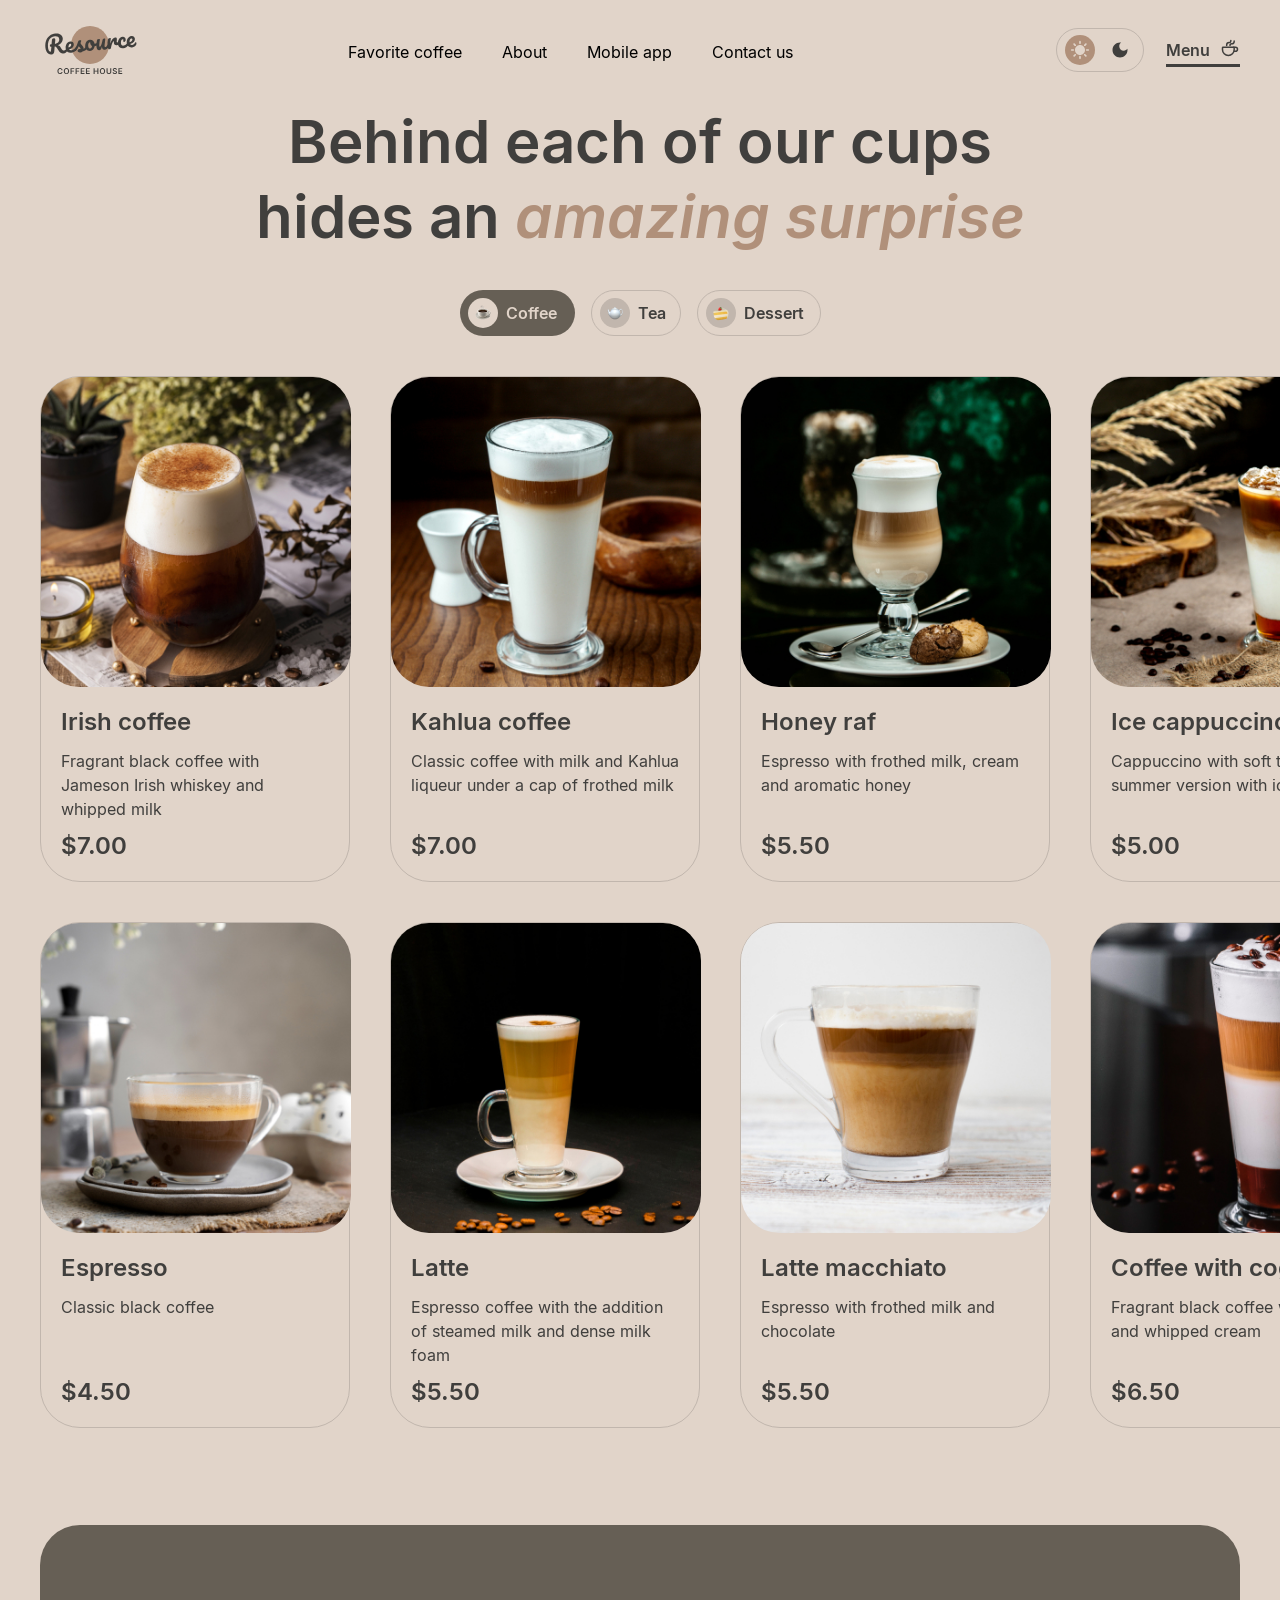
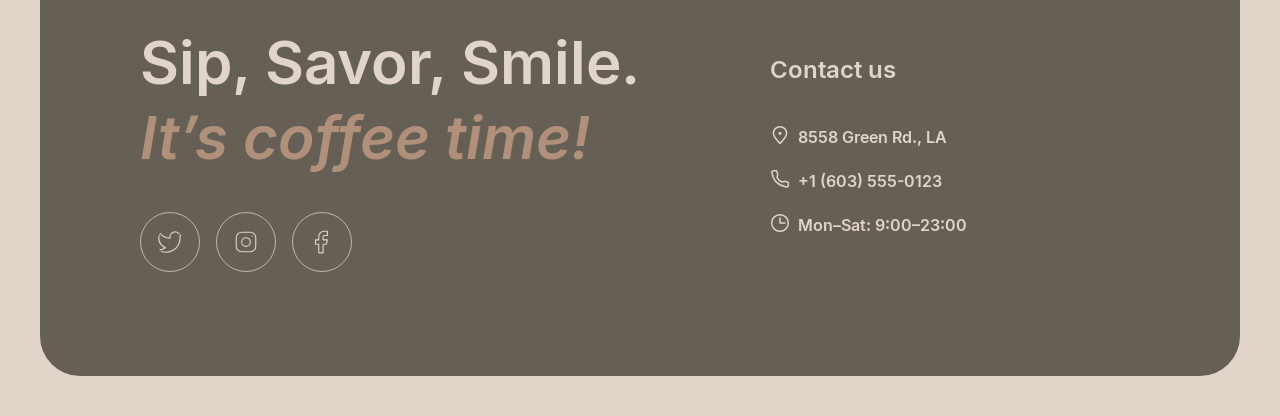
==== commit e3484ea4: "feat: second page done" ====
--- a/menu.html
+++ b/menu.html
@@ -286,6 +286,149 @@
 					</div>
 				</section>
 			</main>
+			<footer class="footer">
+				<div class="footer__content">
+					<div class="footer__content-left">
+						<div>
+							<p class="footer__desc-1">Sip, Savor, Smile.</p>
+							<p class="footer__desc-2">It’s coffee time!</p>
+						</div>
+						<div class="footer__socials">
+							<svg
+								width="23"
+								height="19"
+								viewBox="0 0 23 19"
+								fill="none"
+								xmlns="http://www.w3.org/2000/svg"
+							>
+								<path
+									d="M22.5 0.510056C22.5 0.510056 20.4821 1.70217 19.36 2.04006C18.7577 1.34757 17.9573 0.856748 17.067 0.633982C16.1767 0.411216 15.2395 0.467251 14.3821 0.794509C13.5247 1.12177 12.7884 1.70446 12.273 2.46377C11.7575 3.22309 11.4877 4.12239 11.5 5.04006V6.04006C9.74263 6.08562 8.00127 5.69587 6.43101 4.9055C4.86074 4.11513 3.51032 2.94869 2.5 1.51006C2.5 1.51006 -1.5 10.5101 7.5 14.5101C5.44053 15.908 2.98716 16.609 0.5 16.5101C9.5 21.5101 20.5 16.5101 20.5 5.01006C20.4991 4.73151 20.4723 4.45365 20.42 4.18006C21.4406 3.17355 22.5 0.510056 22.5 0.510056Z"
+									stroke="#E1D4C9"
+									stroke-linecap="round"
+									stroke-linejoin="round"
+								/>
+							</svg>
+							<svg
+								width="24"
+								height="24"
+								viewBox="0 0 24 24"
+								fill="none"
+								xmlns="http://www.w3.org/2000/svg"
+							>
+								<path
+									d="M12 16C14.2091 16 16 14.2091 16 12C16 9.79086 14.2091 8 12 8C9.79086 8 8 9.79086 8 12C8 14.2091 9.79086 16 12 16Z"
+									stroke="#E1D4C9"
+									stroke-linecap="round"
+									stroke-linejoin="round"
+								/>
+								<path
+									d="M3 16V8C3 5.23858 5.23858 3 8 3H16C18.7614 3 21 5.23858 21 8V16C21 18.7614 18.7614 21 16 21H8C5.23858 21 3 18.7614 3 16Z"
+									stroke="#E1D4C9"
+								/>
+								<path
+									d="M17.5 6.51L17.51 6.49889"
+									stroke="#E1D4C9"
+									stroke-linecap="round"
+									stroke-linejoin="round"
+								/>
+							</svg>
+							<svg
+								width="24"
+								height="24"
+								viewBox="0 0 24 24"
+								fill="none"
+								xmlns="http://www.w3.org/2000/svg"
+							>
+								<path
+									d="M17 2H14C12.6739 2 11.4021 2.52678 10.4645 3.46447C9.52678 4.40215 9 5.67392 9 7V10H6V14H9V22H13V14H16L17 10H13V7C13 6.73478 13.1054 6.48043 13.2929 6.29289C13.4804 6.10536 13.7348 6 14 6H17V2Z"
+									stroke="#E1D4C9"
+									stroke-linecap="round"
+									stroke-linejoin="round"
+								/>
+							</svg>
+						</div>
+					</div>
+					<div class="footer__content-right">
+						<p class="footer__contacts">Contact us</p>
+						<div class="footer__address">
+							<div>
+								<svg
+									width="20"
+									height="20"
+									viewBox="0 0 20 20"
+									fill="none"
+									xmlns="http://www.w3.org/2000/svg"
+								>
+									<path
+										d="M16.6663 8.33329C16.6663 12.0152 9.99967 18.3333 9.99967 18.3333C9.99967 18.3333 3.33301 12.0152 3.33301 8.33329C3.33301 4.65139 6.31778 1.66663 9.99967 1.66663C13.6816 1.66663 16.6663 4.65139 16.6663 8.33329Z"
+										stroke="#E1D4C9"
+										stroke-width="1.5"
+									/>
+									<path
+										d="M10.0003 9.16667C10.4606 9.16667 10.8337 8.79357 10.8337 8.33333C10.8337 7.8731 10.4606 7.5 10.0003 7.5C9.54009 7.5 9.16699 7.8731 9.16699 8.33333C9.16699 8.79357 9.54009 9.16667 10.0003 9.16667Z"
+										fill="#E1D4C9"
+										stroke="#E1D4C9"
+										stroke-width="1.5"
+										stroke-linecap="round"
+										stroke-linejoin="round"
+									/>
+								</svg>
+								<p>8558 Green Rd., LA</p>
+							</div>
+							<div>
+								<svg
+									width="20"
+									height="20"
+									viewBox="0 0 20 20"
+									fill="none"
+									xmlns="http://www.w3.org/2000/svg"
+								>
+									<path
+										d="M15.0984 12.2516L11.6665 12.9166C9.34845 11.7531 7.91654 10.4166 7.08321 8.33329L7.72483 4.89154L6.51197 1.66663L3.72946 1.66663C2.60191 1.66663 1.71466 2.59958 1.90108 3.71161C2.29888 6.08454 3.37231 10.0391 6.24987 12.9166C9.27338 15.9401 13.5661 17.3318 16.1378 17.9288C17.299 18.1983 18.3332 17.2908 18.3332 16.0988L18.3332 13.4843L15.0984 12.2516Z"
+										stroke="#E1D4C9"
+										stroke-width="1.5"
+										stroke-linecap="round"
+										stroke-linejoin="round"
+									/>
+								</svg>
+								<p>+1 (603) 555-0123</p>
+							</div>
+							<div>
+								<svg
+									width="20"
+									height="20"
+									viewBox="0 0 20 20"
+									fill="none"
+									xmlns="http://www.w3.org/2000/svg"
+								>
+									<g clip-path="url(#clip0_217_1736)">
+										<path
+											d="M10 5L10 10L15 10"
+											stroke="#E1D4C9"
+											stroke-width="1.5"
+											stroke-linecap="round"
+											stroke-linejoin="round"
+										/>
+										<path
+											d="M10.0003 18.3333C14.6027 18.3333 18.3337 14.6023 18.3337 9.99996C18.3337 5.39759 14.6027 1.66663 10.0003 1.66663C5.39795 1.66663 1.66699 5.39759 1.66699 9.99996C1.66699 14.6023 5.39795 18.3333 10.0003 18.3333Z"
+											stroke="#E1D4C9"
+											stroke-width="1.5"
+											stroke-linecap="round"
+											stroke-linejoin="round"
+										/>
+									</g>
+									<defs>
+										<clipPath id="clip0_217_1736">
+											<rect width="20" height="20" fill="white" />
+										</clipPath>
+									</defs>
+								</svg>
+								<p>Mon–Sat: 9:00–23:00</p>
+							</div>
+						</div>
+					</div>
+				</div>
+			</footer>
 		</div>
 	</body>
 </html>
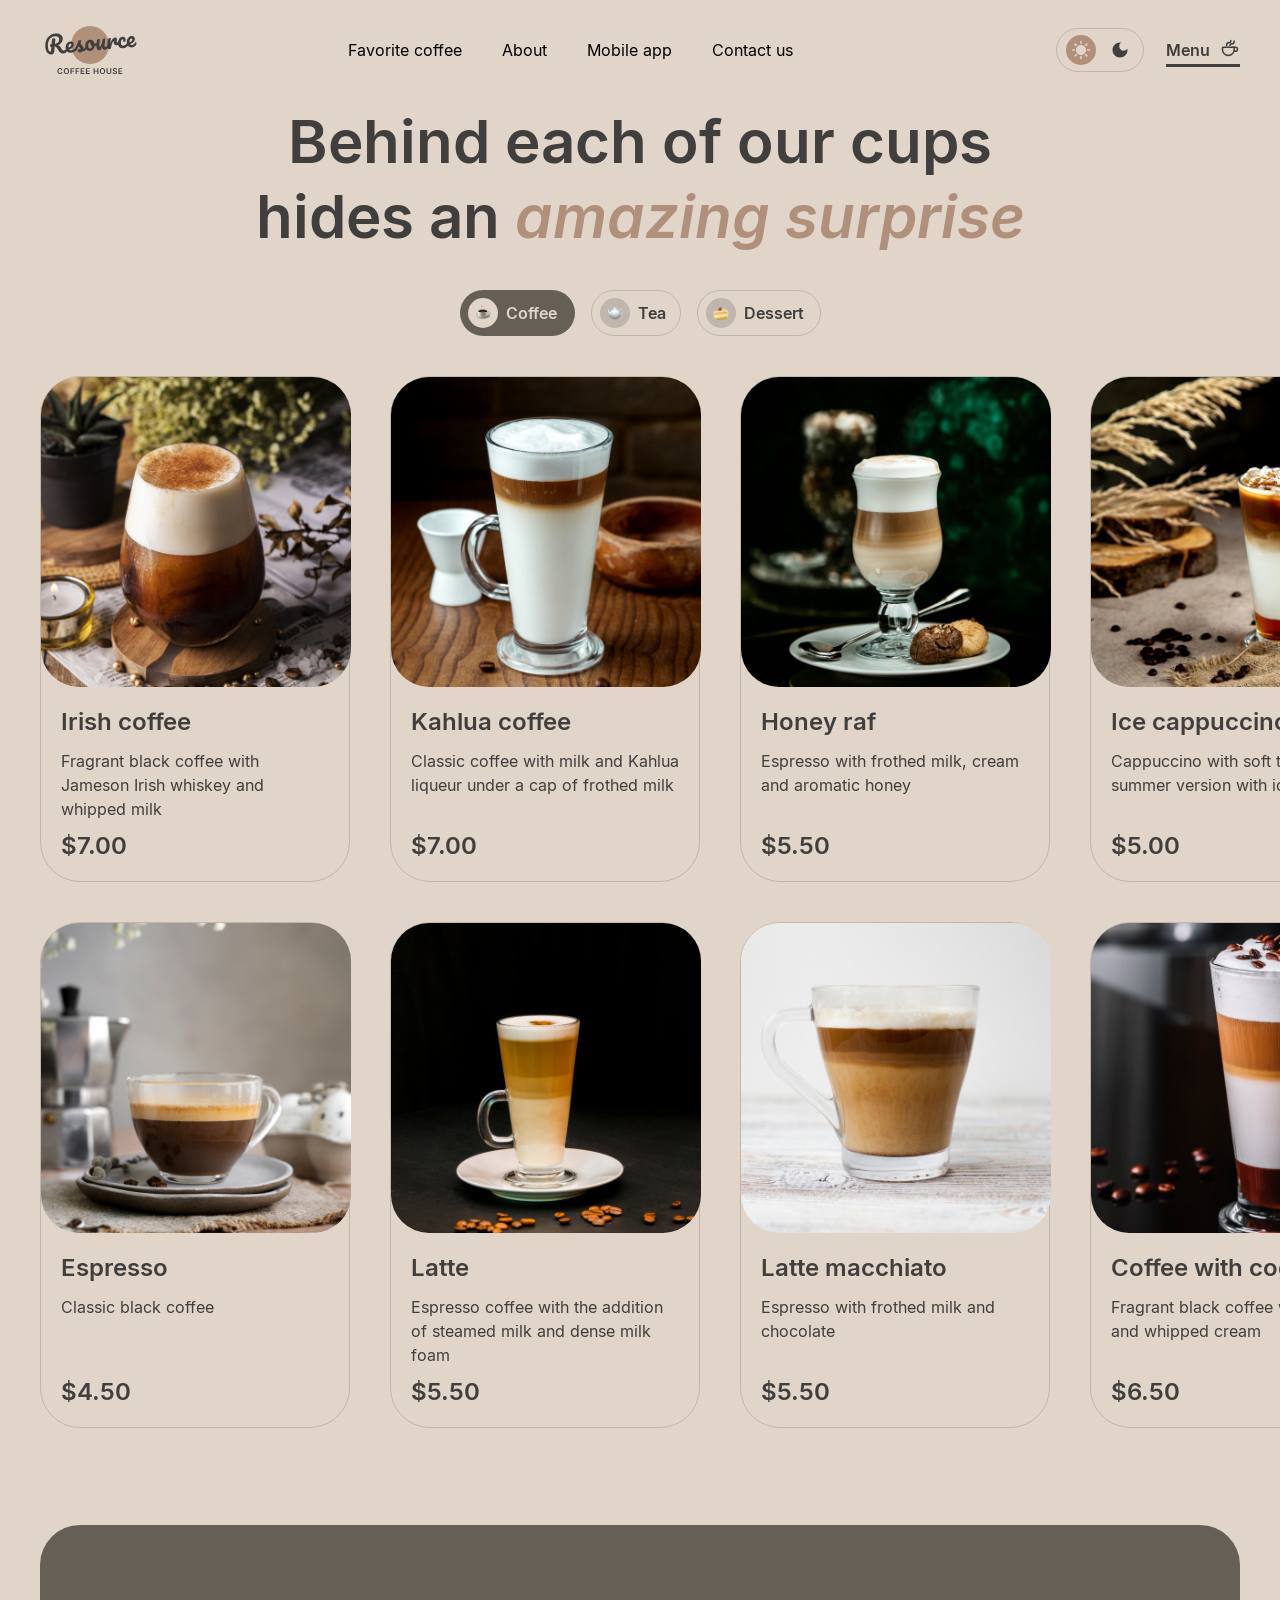
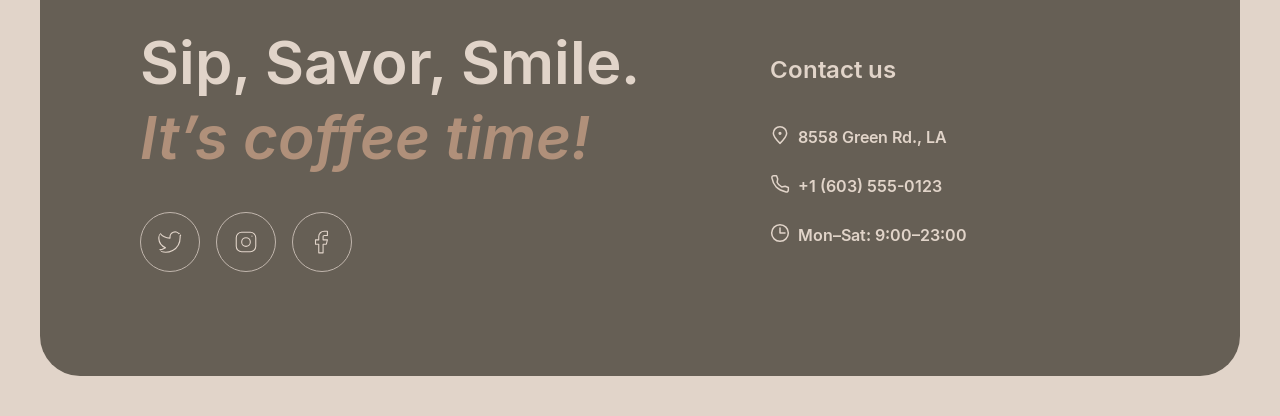
==== commit d5c5592b: "feat: added some animations" ====
--- a/menu.html
+++ b/menu.html
@@ -127,15 +127,17 @@
 									/>
 								</svg>
 								<svg
-									width="36"
+									class="night__svg"
+									width="30"
 									height="30"
 									viewBox="0 0 36 36"
 									fill="none"
 									xmlns="http://www.w3.org/2000/svg"
 								>
+									<rect width="36" height="36" rx="18" fill="#665F55" />
 									<path
 										d="M18 9C13.03 9 9 13.03 9 18C9 22.97 13.03 27 18 27C22.97 27 27 22.97 27 18C27 17.54 26.96 17.08 26.9 16.64C25.92 18.01 24.32 18.9 22.5 18.9C19.52 18.9 17.1 16.48 17.1 13.5C17.1 11.69 17.99 10.08 19.36 9.1C18.92 9.04 18.46 9 18 9Z"
-										fill="#403F3D"
+										fill="#E1D4C9"
 									/>
 								</svg>
 							</div>
@@ -295,6 +297,7 @@
 						</div>
 						<div class="footer__socials">
 							<svg
+								class="social__1"
 								width="23"
 								height="19"
 								viewBox="0 0 23 19"
@@ -309,6 +312,7 @@
 								/>
 							</svg>
 							<svg
+								class="social__2"
 								width="24"
 								height="24"
 								viewBox="0 0 24 24"
@@ -333,6 +337,7 @@
 								/>
 							</svg>
 							<svg
+								class="social__3"
 								width="24"
 								height="24"
 								viewBox="0 0 24 24"
--- a/style.css
+++ b/style.css
@@ -99,6 +99,16 @@
 	font-family: 'Inter', sans-serif;
 	line-height: 150%;
 }
+.navbar__container li {
+	padding-bottom: 5px;
+	background: linear-gradient(var(--text-primary), var(--text-primary)) bottom
+		left / 0% 3px no-repeat;
+
+	transition: background-size 0.3s ease;
+}
+.navbar__container li:hover {
+	background-size: 100% 2px;
+}
 .navbar__container li a {
 	text-decoration: none;
 	color: black;
@@ -122,6 +132,7 @@
 	gap: 6px;
 	width: 88px;
 	height: 44px;
+	cursor: pointer;
 }
 .coffee__menu {
 	display: flex;
@@ -196,26 +207,41 @@
 	color: var(--text-inverse);
 	background-color: transparent;
 	padding-top: 40px;
-	margin-bottom: 60px;
-}
-.hero__container a {
+	margin-bottom: 41px;
+}
+.menu__btn-container {
+	display: flex;
+	justify-content: center;
+	gap: 5px;
 	margin-top: 40px;
 	border-radius: 100px;
-	padding: 20px 78px;
+	padding: 20px 50px 20px 67px;
 	max-width: 200px;
 	max-height: 64px;
-	text-align: none;
 	border: 0;
 	font-family: var(--font-family);
-	font-weight: 600;
-	font-size: 16px;
-	line-height: 150%;
-	text-align: center;
-	color: var(--text-primary);
 	cursor: pointer;
 	background: var(--text-inverse);
 	text-decoration: none;
-}
+	font-weight: 600;
+	font-size: 16px;
+	line-height: 150%;
+	text-align: center;
+	color: var(--text-primary);
+}
+
+.menu__btn-svg {
+	visibility: hidden;
+	opacity: 0;
+	transition:
+		opacity 0.3s ease,
+		visibility 0.3s ease;
+}
+.menu__btn-container:hover .menu__btn-svg {
+	visibility: visible;
+	opacity: 1;
+}
+
 /* Header /
 
 /* Main */
@@ -280,6 +306,15 @@
 	width: 60px;
 	height: 60px;
 	padding: 22px;
+	transition: background-color 0.3s ease;
+	cursor: pointer;
+}
+.btn__left-dark:hover {
+	background: var(--background-container);
+	transition: background-color 0.3s ease;
+}
+.btn__left-dark:hover path {
+	stroke: var(--text-inverse);
 }
 .btn__right-dark {
 	border: 1px solid var(--background-container);
@@ -287,6 +322,15 @@
 	width: 60px;
 	height: 60px;
 	padding: 22px;
+	transition: background-color 0.3s ease;
+	cursor: pointer;
+}
+.btn__right-dark:hover {
+	background: var(--background-container);
+	transition: background-color 0.3s ease;
+}
+.btn__right-dark:hover path {
+	stroke: var(--text-inverse);
 }
 .hero__pagination {
 	display: flex;
@@ -398,6 +442,24 @@
 	padding: 12px 20px;
 	width: 200px;
 	height: 64px;
+	transition: background-color 0.3s ease;
+	cursor: pointer;
+}
+.download__appstore:hover {
+	background: var(--background-container);
+	transition: background-color 0.3s ease;
+}
+.download__appstore:hover .download__top {
+	color: var(--text-inverse);
+	transition: color 0.3s ease;
+}
+.download__appstore:hover .download__low {
+	color: var(--text-inverse);
+	transition: color 0.3s ease;
+}
+.download__appstore:hover path {
+	fill: var(--text-inverse);
+	transition: fill 0.3s ease;
 }
 .download__android {
 	display: flex;
@@ -406,6 +468,8 @@
 	padding: 12px 20px;
 	width: 200px;
 	height: 64px;
+	transition: background-color 0.3s ease;
+	cursor: pointer;
 }
 .download__appstore svg {
 	margin-right: 15px;
@@ -426,6 +490,22 @@
 	font-size: 16px;
 	line-height: 150%;
 	color: var(--text-primary);
+}
+.download__android:hover {
+	background: var(--background-container);
+	transition: background-color 0.3s ease;
+}
+.download__android:hover .download__top {
+	color: var(--text-inverse);
+	transition: color 0.3s ease;
+}
+.download__android:hover .download__low {
+	color: var(--text-inverse);
+	transition: color 0.3s ease;
+}
+.download__android:hover path {
+	fill: var(--text-inverse);
+	transition: fill 0.3s ease;
 }
 
 .footer {
@@ -469,7 +549,36 @@
 	width: 60px;
 	height: 60px;
 	margin-right: 12px;
-}
+	transition: background-color 0.3s ease;
+}
+.social__1:hover {
+	background: var(--text-inverse);
+	cursor: pointer;
+	transition: background-color 0.3s ease;
+}
+.social__1:hover path {
+	stroke: var(--text-primary);
+	transition: stroke 0.3s ease;
+}
+.social__2:hover {
+	background: var(--text-inverse);
+	cursor: pointer;
+	transition: background-color 0.3s ease;
+}
+.social__2:hover path {
+	stroke: var(--text-primary);
+	transition: stroke 0.3s ease;
+}
+.social__3:hover {
+	background: var(--text-inverse);
+	cursor: pointer;
+	transition: background-color 0.3s ease;
+}
+.social__3:hover path {
+	stroke: var(--text-primary);
+	transition: stroke 0.3s ease;
+}
+
 .footer__content-right {
 	margin-top: 30px;
 }
@@ -496,9 +605,17 @@
 	font-size: 16px;
 	line-height: 150%;
 	color: var(--text-inverse);
+	cursor: pointer;
 }
 .footer__address svg {
 	margin-right: 8px;
+}
+.footer__address div {
+	padding-bottom: 5px;
+}
+.footer__address div:hover {
+	border-bottom: 2px solid var(--border-primary);
+	transition: border 0.3s ease;
 }
 
 /* PAGE MENU */
@@ -562,12 +679,24 @@
 	font-size: 16px;
 	line-height: 150%;
 	color: var(--text-primary);
+	transition: background-color 0.3s ease;
+}
+.tea__btn:hover {
+	background: var(--background-container);
+	color: var(--text-inverse);
+	border: 1px solid var(--background-container);
+	transition: background-color 0.3s ease;
 }
 .tea__btn img {
 	border-radius: 100px;
 	padding: 7px;
 	background: var(--border-primary);
 	margin-right: 8px;
+	transition: background-color 1s ease;
+}
+.tea__btn:hover img {
+	background: var(--text-inverse);
+	transition: background-color 0.3s ease;
 }
 .dessert__btn {
 	display: flex;
@@ -584,12 +713,24 @@
 	line-height: 150%;
 	color: var(--text-primary);
 	cursor: pointer;
+	transition: background-color 0.3s ease;
+}
+.dessert__btn:hover {
+	background: var(--background-container);
+	color: var(--text-inverse);
+	border: 1px solid var(--background-container);
+	transition: background-color 0.3s ease;
 }
 .dessert__btn img {
 	border-radius: 100px;
 	padding: 7px;
 	background: var(--border-primary);
 	margin-right: 8px;
+	transition: background-color 1s ease;
+}
+.dessert__btn:hover img {
+	background: var(--text-inverse);
+	transition: background-color 0.3s ease;
 }
 
 /* MENU GRID */
@@ -654,3 +795,22 @@
 	line-height: 125%;
 	color: var(--text-primary);
 }
+
+/* THEME ANI */
+
+.night__svg rect {
+	fill: transparent;
+	transition: fill 0.3s ease;
+}
+.night__svg path {
+	fill: #403f3d;
+	transition: fill 0.3s ease;
+}
+.theme__switch:hover .night__svg path {
+	fill: #e1d4c9;
+	transition: fill 0.5s;
+}
+.theme__switch:hover .night__svg rect {
+	fill: #665f55;
+	transition: fill 0.5s;
+}
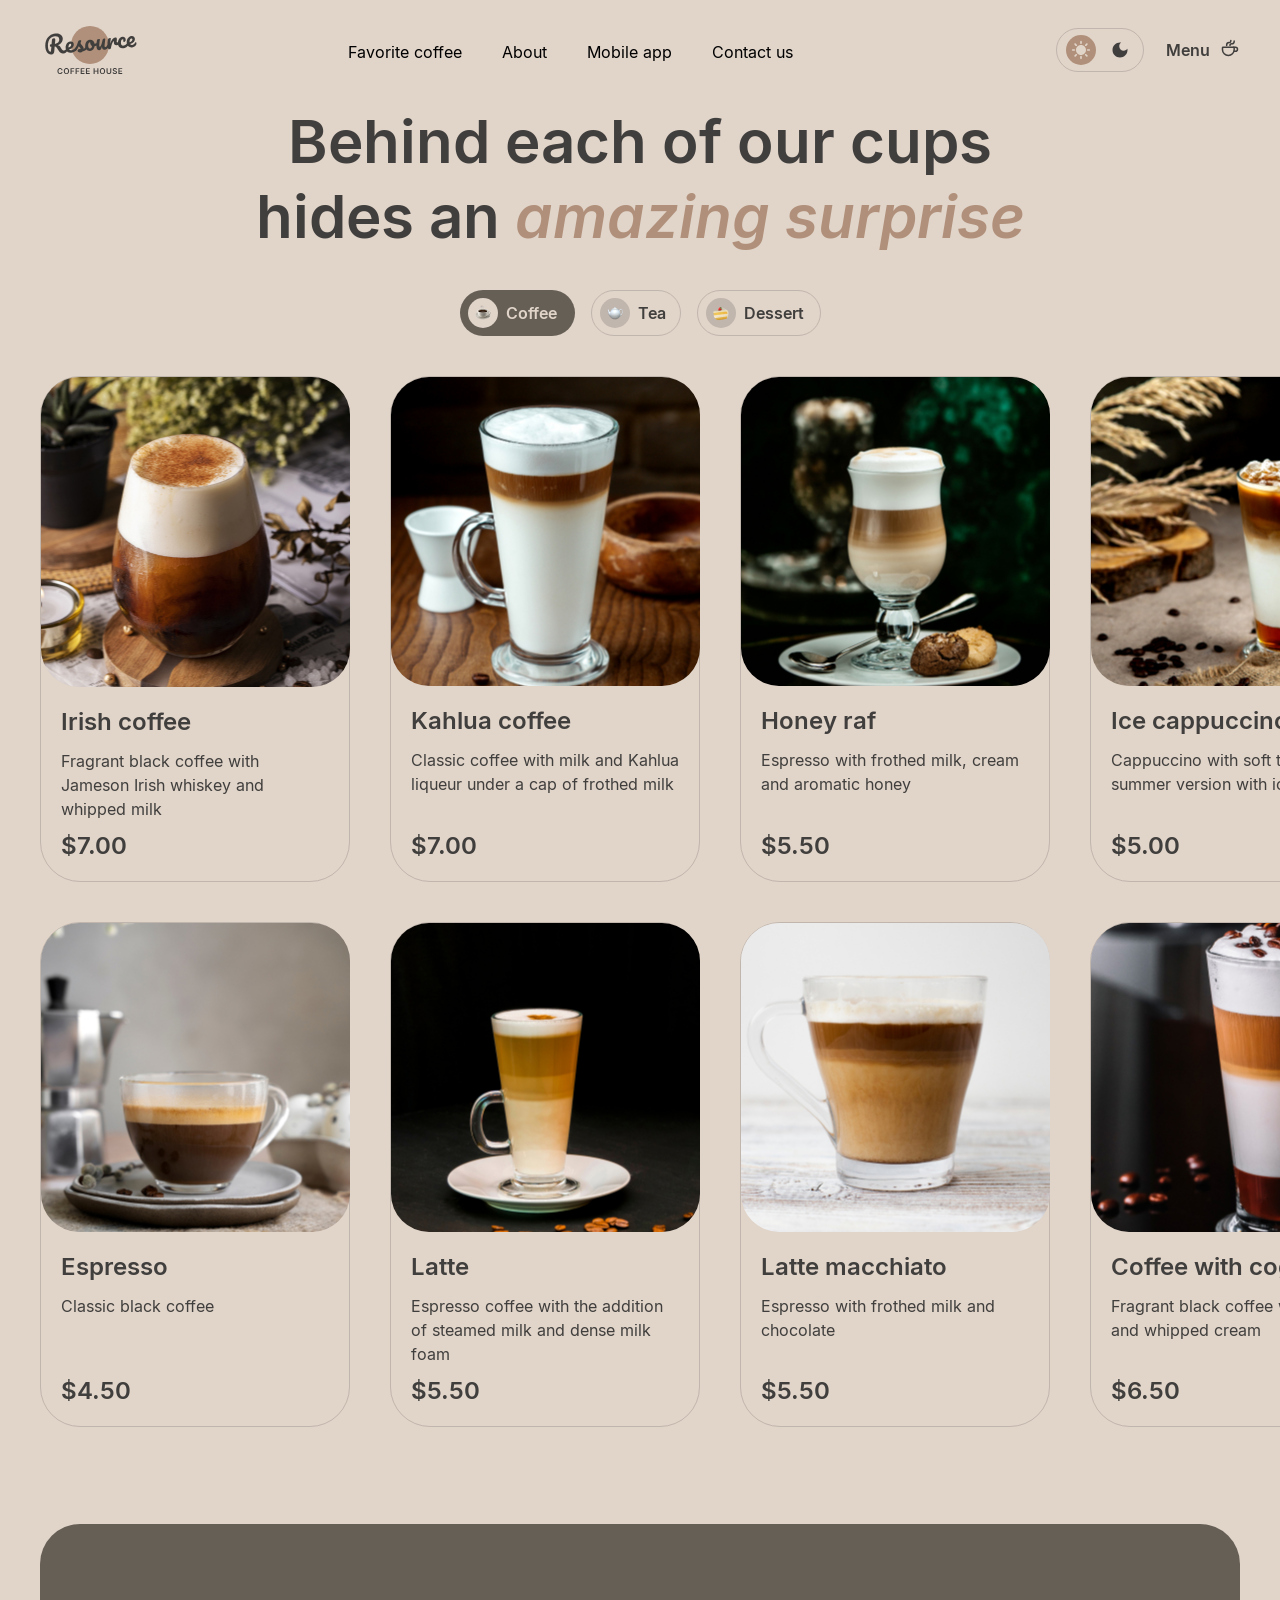
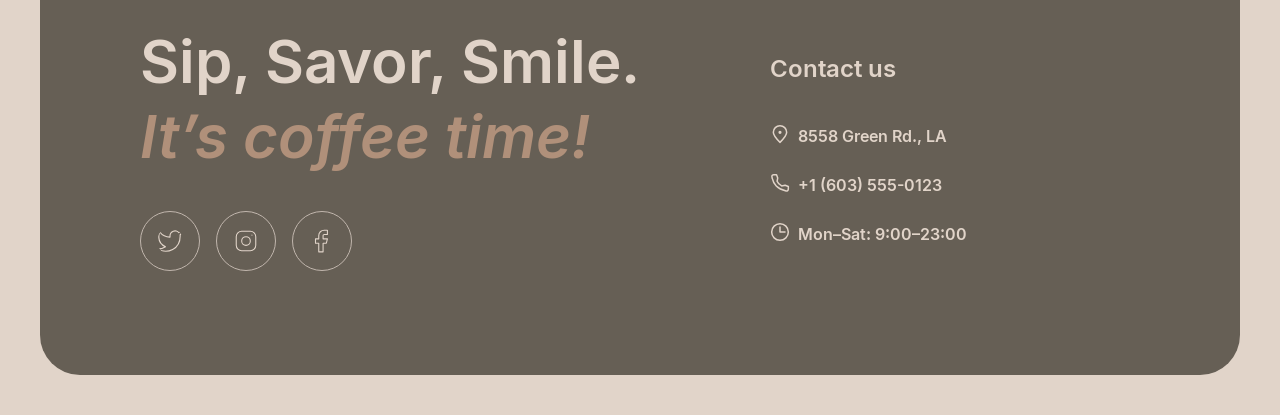
==== commit 8d156fb7: "feat: added two page icons animations" ====
--- a/menu.html
+++ b/menu.html
@@ -105,10 +105,10 @@
 						</div>
 						<div class="header__navbar">
 							<ul class="navbar__container">
-								<li><a href="#">Favorite coffee</a></li>
-								<li><a href="#">About</a></li>
-								<li><a href="#">Mobile app</a></li>
-								<li><a href="#">Contact us</a></li>
+								<li><a href="index.html#favorite">Favorite coffee</a></li>
+								<li><a href="index.html#about">About</a></li>
+								<li><a href="index.html#mobile">Mobile app</a></li>
+								<li><a href="index.html#contacts">Contact us</a></li>
 							</ul>
 						</div>
 						<div class="header__actions">
@@ -141,8 +141,8 @@
 									/>
 								</svg>
 							</div>
-							<div class="coffee__menu">
-								<a href="menu.html" class="menu-link menu-link--current">
+							<div class="coffee__menu active">
+								<a href="menu.html" class="menu-link">
 									<h2>Menu</h2>
 									<svg
 										width="20"
@@ -208,7 +208,7 @@
 					<div class="menu__grid-container">
 						<div class="menu__grid-top">
 							<div class="coffee__1-container">
-								<img src="assets/img/coffee/coffee-1.jpg" alt="coffee-1" />
+								<div class="coffee__1-img"></div>
 								<div class="coffee__1-desc">
 									<h4>Irish coffee</h4>
 									<p>
@@ -219,7 +219,7 @@
 								</div>
 							</div>
 							<div class="coffee__1-container">
-								<img src="assets/img/coffee/coffee-2.jpg" alt="coffee-2" />
+								<div class="coffee__2-img"></div>
 								<div class="coffee__1-desc">
 									<h4>Kahlua coffee</h4>
 									<p>
@@ -230,7 +230,7 @@
 								</div>
 							</div>
 							<div class="coffee__1-container">
-								<img src="assets/img/coffee/coffee-3.jpg" alt="coffee-3" />
+								<div class="coffee__3-img"></div>
 								<div class="coffee__1-desc">
 									<h4>Honey raf</h4>
 									<p>Espresso with frothed milk, cream and aromatic honey</p>
@@ -238,7 +238,7 @@
 								</div>
 							</div>
 							<div class="coffee__1-container">
-								<img src="assets/img/coffee/coffee-4.jpg" alt="coffee-4" />
+								<div class="coffee__4-img"></div>
 								<div class="coffee__1-desc">
 									<h4>Ice cappuccino</h4>
 									<p>
@@ -250,7 +250,7 @@
 						</div>
 						<div class="menu__grid-low">
 							<div class="coffee__1-container">
-								<img src="assets/img/coffee/coffee-5.jpg" alt="coffee-5" />
+								<div class="coffee__5-img"></div>
 								<div class="coffee__1-desc">
 									<h4>Espresso</h4>
 									<p>Classic black coffee</p>
@@ -258,7 +258,7 @@
 								</div>
 							</div>
 							<div class="coffee__1-container">
-								<img src="assets/img/coffee/coffee-6.jpg" alt="coffee-6" />
+								<div class="coffee__6-img"></div>
 								<div class="coffee__1-desc">
 									<h4>Latte</h4>
 									<p>
@@ -269,7 +269,7 @@
 								</div>
 							</div>
 							<div class="coffee__1-container">
-								<img src="assets/img/coffee/coffee-7.jpg" alt="coffee-7" />
+								<div class="coffee__7-img"></div>
 								<div class="coffee__1-desc">
 									<h4>Latte macchiato</h4>
 									<p>Espresso with frothed milk and chocolate</p>
@@ -277,7 +277,7 @@
 								</div>
 							</div>
 							<div class="coffee__1-container">
-								<img src="assets/img/coffee/coffee-8.jpg" alt="coffee-8" />
+								<div class="coffee__8-img"></div>
 								<div class="coffee__1-desc">
 									<h4>Coffee with cognac</h4>
 									<p>Fragrant black coffee with cognac and whipped cream</p>
--- a/style.css
+++ b/style.css
@@ -2,6 +2,7 @@
 	margin: 0;
 	padding: 0;
 	box-sizing: border-box;
+	scroll-behavior: smooth;
 }
 
 /* Fonts */
@@ -99,14 +100,14 @@
 	font-family: 'Inter', sans-serif;
 	line-height: 150%;
 }
-.navbar__container li {
+.navbar__container li a {
 	padding-bottom: 5px;
 	background: linear-gradient(var(--text-primary), var(--text-primary)) bottom
 		left / 0% 3px no-repeat;
 
 	transition: background-size 0.3s ease;
 }
-.navbar__container li:hover {
+.navbar__container li a:hover {
 	background-size: 100% 2px;
 }
 .navbar__container li a {
@@ -364,10 +365,6 @@
 	margin-top: 40px;
 	gap: 40px;
 }
-
-.about__pics img {
-	object-fit: cover;
-}
 .about__pics-left {
 	display: flex;
 	flex-direction: column;
@@ -378,25 +375,66 @@
 	flex-direction: column;
 	gap: 40px;
 }
-.left__1 {
-	border-radius: 20px;
+
+.about__pics-1 {
 	width: 660px;
 	height: 590px;
-}
-.left__2 {
+	background-image: url(assets/img/about-1.png);
+	background-size: 110%;
+	background-position: center;
+	background-repeat: no-repeat;
 	border-radius: 20px;
+	transition: background-size 0.4s ease;
+	cursor: pointer;
+}
+.about__pics-1:hover {
+	background-size: 100%;
+	transition: background-size 0.4s ease;
+}
+.about__pics-2 {
 	width: 660px;
 	height: 430px;
-}
-.right__1 {
+	background-image: url(assets/img/about-2.png);
+	background-size: 110%;
+	background-position: center;
+	background-repeat: no-repeat;
 	border-radius: 20px;
+	transition: background-size 0.4s ease;
+	cursor: pointer;
+}
+.about__pics-2:hover {
+	background-size: 100%;
+	transition: background-size 0.4s ease;
+}
+.about__pics-3 {
 	width: 660px;
 	height: 430px;
-}
-.right__2 {
+	background-image: url(assets/img/about-3.png);
+	background-size: 110%;
+	background-position: center;
+	background-repeat: no-repeat;
 	border-radius: 20px;
+	transition: background-size 0.4s ease;
+	cursor: pointer;
+}
+.about__pics-3:hover {
+	background-size: 100%;
+	transition: background-size 0.4s ease;
+}
+.about__pics-4 {
 	width: 660px;
-	height: 590px;
+	height: 589px;
+	background-image: url(assets/img/about-4.png);
+	background-size: 110%;
+	background-position: center;
+	background-repeat: no-repeat;
+	border-radius: 20px;
+	transition: background-size 0.4s ease;
+	cursor: pointer;
+}
+.about__pics-4:hover {
+	background-size: 100%;
+	transition: background-size 0.4s ease;
 }
 
 .mobileapp__container {
@@ -758,12 +796,22 @@
 	border-radius: 40px;
 	max-width: 310px;
 	max-height: 506px;
-}
-.coffee__1-container img {
-	width: 310px;
-	height: 310px;
-	object-fit: cover;
+	cursor: pointer;
+	transition: background-size 0.4s ease;
+}
+.coffee__1-img {
+	width: 309px;
+	height: 340px;
+	background-image: url('assets/img/coffee/coffee-1.jpg');
+	background-size: 110%;
+	background-position: center;
+	background-repeat: no-repeat;
 	border-radius: 38px;
+	transition: background-size 0.4s ease;
+}
+.coffee__1-container:hover .coffee__1-img {
+	background-size: 100%;
+	transition: background-size 0.4s ease;
 }
 .coffee__1-desc {
 	display: flex;
@@ -796,6 +844,104 @@
 	color: var(--text-primary);
 }
 
+.coffee__2-img {
+	width: 309px;
+	height: 309px;
+	background-image: url('assets/img/coffee/coffee-2.jpg');
+	background-size: 110%;
+	background-position: center;
+	background-repeat: no-repeat;
+	border-radius: 38px;
+	transition: background-size 0.4s ease;
+}
+.coffee__1-container:hover .coffee__2-img {
+	background-size: 100%;
+	transition: background-size 0.4s ease;
+}
+.coffee__3-img {
+	width: 309px;
+	height: 309px;
+	background-image: url('assets/img/coffee/coffee-3.jpg');
+	background-size: 110%;
+	background-position: center;
+	background-repeat: no-repeat;
+	border-radius: 38px;
+	transition: background-size 0.4s ease;
+}
+.coffee__1-container:hover .coffee__3-img {
+	background-size: 100%;
+	transition: background-size 0.4s ease;
+}
+.coffee__4-img {
+	width: 309px;
+	height: 309px;
+	background-image: url('assets/img/coffee/coffee-4.jpg');
+	background-size: 110%;
+	background-position: center;
+	background-repeat: no-repeat;
+	border-radius: 38px;
+	transition: background-size 0.4s ease;
+}
+.coffee__1-container:hover .coffee__4-img {
+	background-size: 100%;
+	transition: background-size 0.4s ease;
+}
+.coffee__5-img {
+	width: 309px;
+	height: 309px;
+	background-image: url('assets/img/coffee/coffee-5.jpg');
+	background-size: 110%;
+	background-position: center;
+	background-repeat: no-repeat;
+	border-radius: 38px;
+	transition: background-size 0.4s ease;
+}
+.coffee__1-container:hover .coffee__5-img {
+	background-size: 100%;
+	transition: background-size 0.4s ease;
+}
+.coffee__6-img {
+	width: 309px;
+	height: 309px;
+	background-image: url('assets/img/coffee/coffee-6.jpg');
+	background-size: 110%;
+	background-position: center;
+	background-repeat: no-repeat;
+	border-radius: 38px;
+	transition: background-size 0.4s ease;
+}
+.coffee__1-container:hover .coffee__6-img {
+	background-size: 100%;
+	transition: background-size 0.4s ease;
+}
+.coffee__7-img {
+	width: 309px;
+	height: 309px;
+	background-image: url('assets/img/coffee/coffee-7.jpg');
+	background-size: 110%;
+	background-position: center;
+	background-repeat: no-repeat;
+	border-radius: 38px;
+	transition: background-size 0.4s ease;
+}
+.coffee__1-container:hover .coffee__7-img {
+	background-size: 100%;
+	transition: background-size 0.4s ease;
+}
+.coffee__8-img {
+	width: 309px;
+	height: 309px;
+	background-image: url('assets/img/coffee/coffee-8.jpg');
+	background-size: 110%;
+	background-position: center;
+	background-repeat: no-repeat;
+	border-radius: 38px;
+	transition: background-size 0.4s ease;
+}
+.coffee__1-container:hover .coffee__8-img {
+	background-size: 100%;
+	transition: background-size 0.4s ease;
+}
 /* THEME ANI */
 
 .night__svg rect {
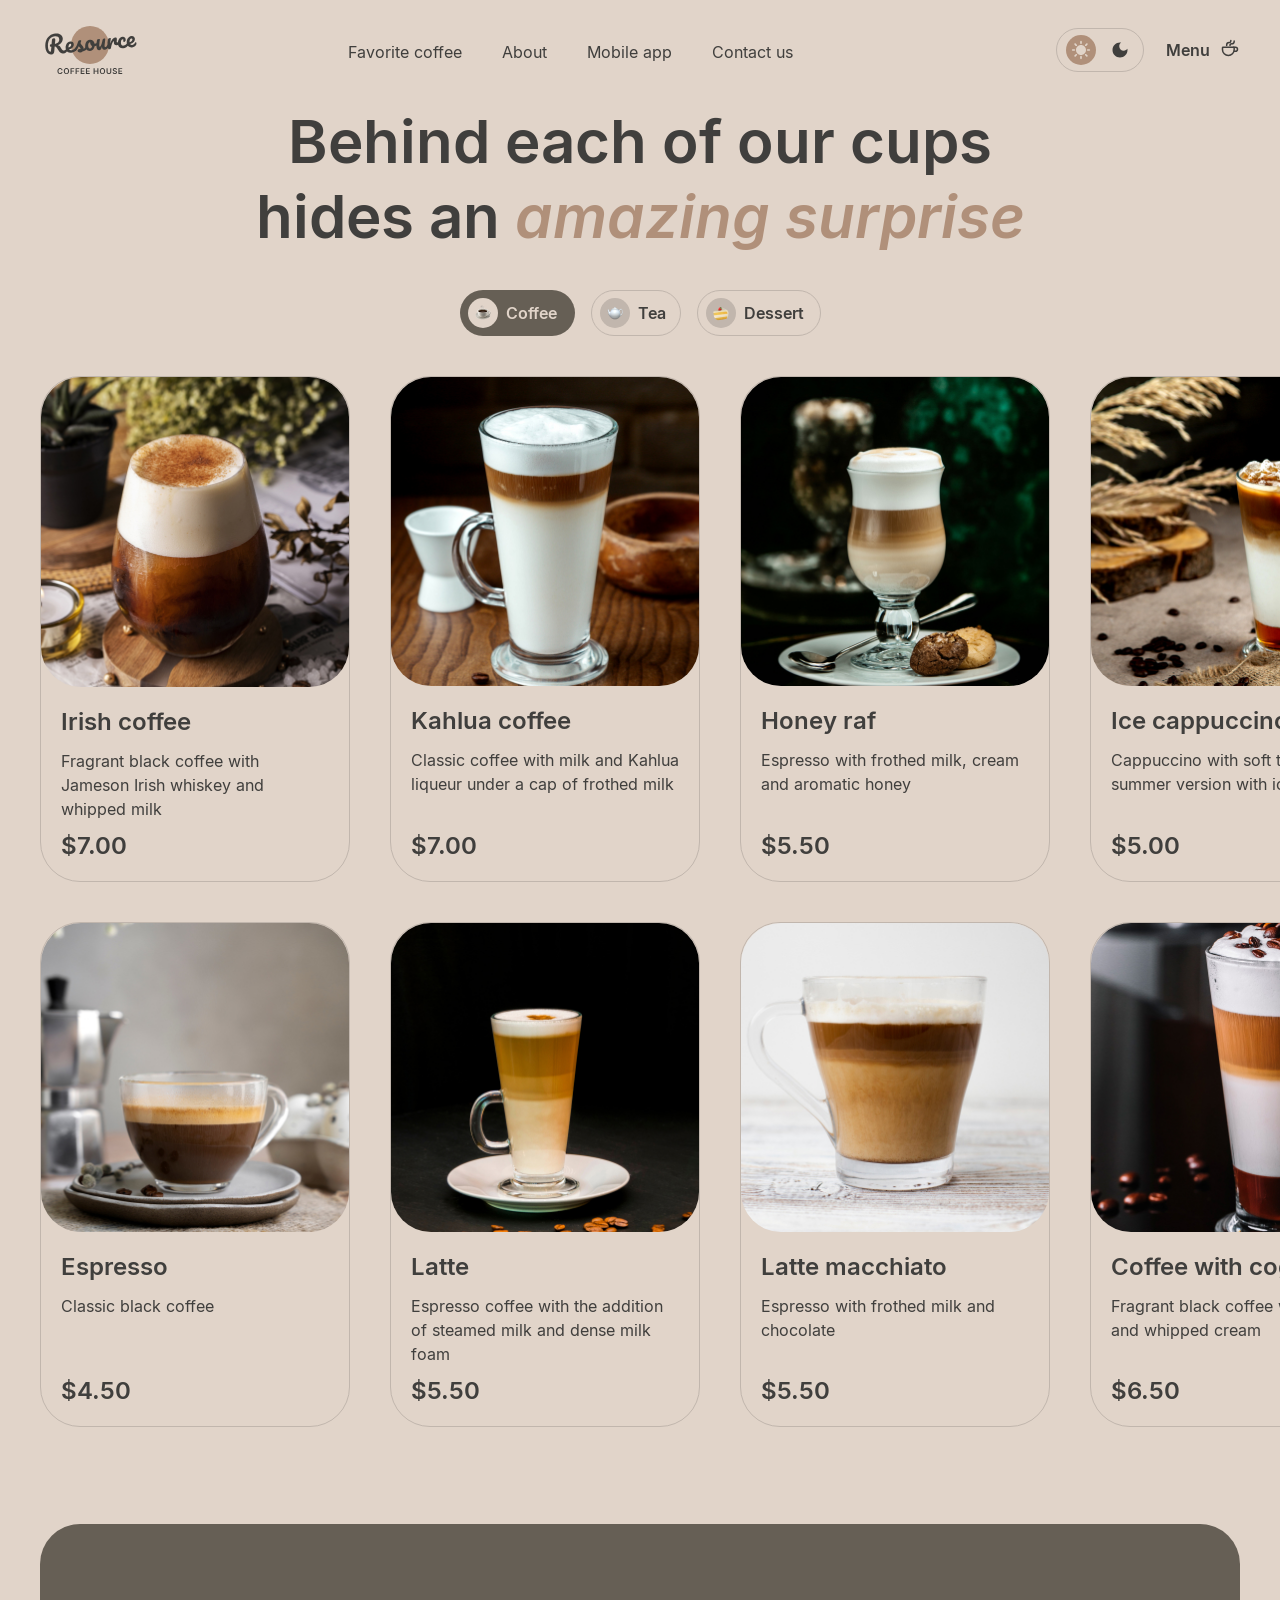
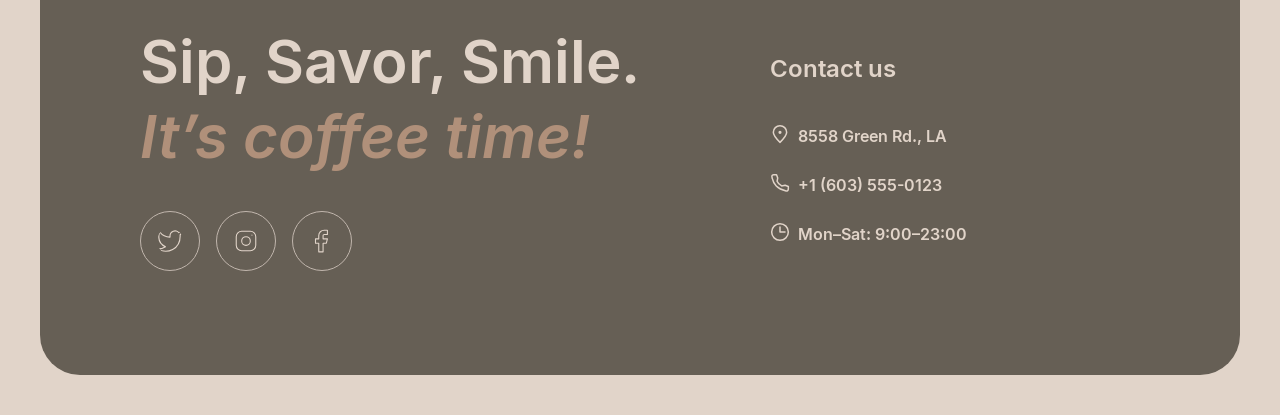
==== commit ebceaaef: "feat: dark mode added" ====
--- a/menu.html
+++ b/menu.html
@@ -21,6 +21,7 @@
 									xmlns="http://www.w3.org/2000/svg"
 								>
 									<path
+										style="fill: #b0907a"
 										d="M69 25C69 35.4934 60.4934 44 50 44C39.5066 44 31 35.4934 31 25C31 14.5066 39.5066 6 50 6C60.4934 6 69 14.5066 69 25Z"
 										fill="#B0907A"
 									/>
@@ -114,6 +115,7 @@
 						<div class="header__actions">
 							<div class="theme__switch">
 								<svg
+									class="light__svg"
 									width="36"
 									height="30"
 									viewBox="0 0 36 36"
@@ -435,5 +437,11 @@
 				</div>
 			</footer>
 		</div>
+		<script>
+			if (localStorage.getItem('theme') === 'dark') {
+				document.body.classList.add('dark')
+			}
+		</script>
+		<script src="script.js"></script>
 	</body>
 </html>
--- a/style.css
+++ b/style.css
@@ -71,9 +71,24 @@
 	--dark-bg-modal: var(--dark-bg-container);
 	--dark-bg-modal-control: var(--dark-bg-page);
 }
+.dark {
+	--text-primary: var(--dark-text-primary);
+	--text-inverse: var(--dark-text-inverse);
+	--text-accent: var(--dark-text-accent);
+	--background-page: var(--dark-bg-page);
+	--background-container: var(--dark-bg-container);
+	--background-overlay: var(--dark-bg-overlay);
+	--border-primary: var(--dark-border-primary);
+	--border-inverse: var(--dark-border-inverse);
+	--background-modal: var(--dark-bg-container);
+	--background-modal-control: var(--dark-bg-page);
+}
 
 body {
-	background-color: #e1d4c9;
+	background-color: var(--background-page);
+	transition:
+		background-color 0.3s ease,
+		color 0.3s ease;
 }
 .wrapper-container {
 	max-width: 1440px;
@@ -86,6 +101,9 @@
 .header__menu {
 	display: flex;
 	justify-content: space-between;
+}
+.header__logo path {
+	fill: var(--text-primary);
 }
 
 .header__navbar {
@@ -112,7 +130,7 @@
 }
 .navbar__container li a {
 	text-decoration: none;
-	color: black;
+	color: var(--text-primary);
 }
 .navbar__container li:nth-child(1),
 .navbar__container li:nth-child(2),
@@ -126,7 +144,7 @@
 }
 .theme__switch {
 	display: flex;
-	border: 1px solid #c1b6ad;
+	border: 1px solid var(--border-primary);
 	border-radius: 100px;
 	margin-top: 8px;
 	padding: 6px;
@@ -161,6 +179,9 @@
 		left / 0% 3px no-repeat;
 
 	transition: background-size 0.3s ease;
+}
+.dark .menu-link path {
+	stroke: var(--text-inverse);
 }
 
 .menu-link:hover {
@@ -219,10 +240,9 @@
 	padding: 20px 50px 20px 67px;
 	max-width: 200px;
 	max-height: 64px;
-	border: 0;
-	font-family: var(--font-family);
-	cursor: pointer;
-	background: var(--text-inverse);
+	cursor: pointer;
+	font-family: var(--font-family);
+	background: var(--background-page);
 	text-decoration: none;
 	font-weight: 600;
 	font-size: 16px;
@@ -231,6 +251,9 @@
 	color: var(--text-primary);
 }
 
+.dark .menu__btn-svg path {
+	stroke: var(--text-inverse);
+}
 .menu__btn-svg {
 	visibility: hidden;
 	opacity: 0;
@@ -310,6 +333,17 @@
 	transition: background-color 0.3s ease;
 	cursor: pointer;
 }
+.dark .btn__left-dark {
+	border: 1px solid var(--dark-border-inverse);
+}
+.dark .btn__left-dark path {
+	stroke: var(--dark-border-inverse);
+}
+.dark .btn__left-dark:hover {
+	border: 1px solid var(--dark-bg-container);
+	background: var(--dark-bg-container);
+	transition: background-color 0.3s ease;
+}
 .btn__left-dark:hover {
 	background: var(--background-container);
 	transition: background-color 0.3s ease;
@@ -325,6 +359,17 @@
 	padding: 22px;
 	transition: background-color 0.3s ease;
 	cursor: pointer;
+}
+.dark .btn__right-dark {
+	border: 1px solid var(--dark-border-inverse);
+}
+.dark .btn__right-dark path {
+	stroke: var(--dark-border-inverse);
+}
+.dark .btn__right-dark:hover {
+	border: 1px solid var(--dark-bg-container);
+	background: var(--dark-bg-container);
+	transition: background-color 0.3s ease;
 }
 .btn__right-dark:hover {
 	background: var(--background-container);
@@ -473,6 +518,14 @@
 	display: flex;
 	gap: 20px;
 }
+.dark .download__appstore {
+	border: 1px solid var(--dark-border-inverse);
+}
+.dark .download__appstore:hover {
+	border: 1px solid var(--dark-bg-container);
+	background: var(--dark-bg-container);
+	transition: background-color 0.3s ease;
+}
 .download__appstore {
 	display: flex;
 	border: 1px solid var(--background-container);
@@ -499,6 +552,18 @@
 	fill: var(--text-inverse);
 	transition: fill 0.3s ease;
 }
+.dark .download__appstore path {
+	fill: var(--dark-text-inverse);
+	transition: fill 0.3s ease;
+}
+.dark .download__android {
+	border: 1px solid var(--dark-border-inverse);
+}
+.dark .download__android:hover {
+	border: 1px solid var(--dark-bg-container);
+	background: var(--dark-bg-container);
+	transition: background-color 0.3s ease;
+}
 .download__android {
 	display: flex;
 	border: 1px solid var(--background-container);
@@ -543,6 +608,10 @@
 }
 .download__android:hover path {
 	fill: var(--text-inverse);
+	transition: fill 0.3s ease;
+}
+.dark .download__android path {
+	fill: var(--dark-text-inverse);
 	transition: fill 0.3s ease;
 }
 
@@ -580,6 +649,7 @@
 	font-style: italic;
 	color: var(--text-accent);
 }
+
 .footer__socials svg {
 	border: 1px solid var(--border-primary);
 	border-radius: 100px;
@@ -589,6 +659,10 @@
 	margin-right: 12px;
 	transition: background-color 0.3s ease;
 }
+.dark .social__1:hover {
+	background: var(--dark-bg-page);
+	border: 1px solid var(--dark-bg-page);
+}
 .social__1:hover {
 	background: var(--text-inverse);
 	cursor: pointer;
@@ -598,6 +672,10 @@
 	stroke: var(--text-primary);
 	transition: stroke 0.3s ease;
 }
+.dark .social__2:hover {
+	background: var(--dark-bg-page);
+	border: 1px solid var(--dark-bg-page);
+}
 .social__2:hover {
 	background: var(--text-inverse);
 	cursor: pointer;
@@ -606,6 +684,10 @@
 .social__2:hover path {
 	stroke: var(--text-primary);
 	transition: stroke 0.3s ease;
+}
+.dark .social__3:hover {
+	background: var(--dark-bg-page);
+	border: 1px solid var(--dark-bg-page);
 }
 .social__3:hover {
 	background: var(--text-inverse);
@@ -701,6 +783,9 @@
 	background: var(--text-inverse);
 	margin-right: 8px;
 }
+.dark .coffee__btn img {
+	background: var(--dark-bg-page);
+}
 
 .tea__btn {
 	display: flex;
@@ -719,6 +804,9 @@
 	color: var(--text-primary);
 	transition: background-color 0.3s ease;
 }
+.dark .tea__btn:hover {
+	background: var(--dark-bg-container);
+}
 .tea__btn:hover {
 	background: var(--background-container);
 	color: var(--text-inverse);
@@ -731,6 +819,10 @@
 	background: var(--border-primary);
 	margin-right: 8px;
 	transition: background-color 1s ease;
+}
+.dark .tea__btn:hover img {
+	background: var(--dark-bg-page);
+	transition: background-color 0.3s ease;
 }
 .tea__btn:hover img {
 	background: var(--text-inverse);
@@ -753,6 +845,9 @@
 	cursor: pointer;
 	transition: background-color 0.3s ease;
 }
+.dark .dessert__btn:hover {
+	background: var(--dark-bg-container);
+}
 .dessert__btn:hover {
 	background: var(--background-container);
 	color: var(--text-inverse);
@@ -765,6 +860,10 @@
 	background: var(--border-primary);
 	margin-right: 8px;
 	transition: background-color 1s ease;
+}
+.dark .dessert__btn:hover img {
+	background: var(--dark-bg-page);
+	transition: background-color 0.3s ease;
 }
 .dessert__btn:hover img {
 	background: var(--text-inverse);
@@ -800,13 +899,13 @@
 	transition: background-size 0.4s ease;
 }
 .coffee__1-img {
-	width: 309px;
+	width: 308px;
 	height: 340px;
 	background-image: url('assets/img/coffee/coffee-1.jpg');
 	background-size: 110%;
 	background-position: center;
 	background-repeat: no-repeat;
-	border-radius: 38px;
+	border-radius: 40px;
 	transition: background-size 0.4s ease;
 }
 .coffee__1-container:hover .coffee__1-img {
@@ -845,13 +944,13 @@
 }
 
 .coffee__2-img {
-	width: 309px;
+	width: 308px;
 	height: 309px;
 	background-image: url('assets/img/coffee/coffee-2.jpg');
 	background-size: 110%;
 	background-position: center;
 	background-repeat: no-repeat;
-	border-radius: 38px;
+	border-radius: 40px;
 	transition: background-size 0.4s ease;
 }
 .coffee__1-container:hover .coffee__2-img {
@@ -859,13 +958,13 @@
 	transition: background-size 0.4s ease;
 }
 .coffee__3-img {
-	width: 309px;
+	width: 308px;
 	height: 309px;
 	background-image: url('assets/img/coffee/coffee-3.jpg');
 	background-size: 110%;
 	background-position: center;
 	background-repeat: no-repeat;
-	border-radius: 38px;
+	border-radius: 40px;
 	transition: background-size 0.4s ease;
 }
 .coffee__1-container:hover .coffee__3-img {
@@ -873,13 +972,13 @@
 	transition: background-size 0.4s ease;
 }
 .coffee__4-img {
-	width: 309px;
+	width: 308px;
 	height: 309px;
 	background-image: url('assets/img/coffee/coffee-4.jpg');
 	background-size: 110%;
 	background-position: center;
 	background-repeat: no-repeat;
-	border-radius: 38px;
+	border-radius: 40px;
 	transition: background-size 0.4s ease;
 }
 .coffee__1-container:hover .coffee__4-img {
@@ -887,13 +986,13 @@
 	transition: background-size 0.4s ease;
 }
 .coffee__5-img {
-	width: 309px;
+	width: 308px;
 	height: 309px;
 	background-image: url('assets/img/coffee/coffee-5.jpg');
 	background-size: 110%;
 	background-position: center;
 	background-repeat: no-repeat;
-	border-radius: 38px;
+	border-radius: 40px;
 	transition: background-size 0.4s ease;
 }
 .coffee__1-container:hover .coffee__5-img {
@@ -901,13 +1000,13 @@
 	transition: background-size 0.4s ease;
 }
 .coffee__6-img {
-	width: 309px;
+	width: 308px;
 	height: 309px;
 	background-image: url('assets/img/coffee/coffee-6.jpg');
 	background-size: 110%;
 	background-position: center;
 	background-repeat: no-repeat;
-	border-radius: 38px;
+	border-radius: 40px;
 	transition: background-size 0.4s ease;
 }
 .coffee__1-container:hover .coffee__6-img {
@@ -915,13 +1014,13 @@
 	transition: background-size 0.4s ease;
 }
 .coffee__7-img {
-	width: 309px;
+	width: 308px;
 	height: 309px;
 	background-image: url('assets/img/coffee/coffee-7.jpg');
 	background-size: 110%;
 	background-position: center;
 	background-repeat: no-repeat;
-	border-radius: 38px;
+	border-radius: 40px;
 	transition: background-size 0.4s ease;
 }
 .coffee__1-container:hover .coffee__7-img {
@@ -929,13 +1028,13 @@
 	transition: background-size 0.4s ease;
 }
 .coffee__8-img {
-	width: 309px;
+	width: 308px;
 	height: 309px;
 	background-image: url('assets/img/coffee/coffee-8.jpg');
 	background-size: 110%;
 	background-position: center;
 	background-repeat: no-repeat;
-	border-radius: 38px;
+	border-radius: 40px;
 	transition: background-size 0.4s ease;
 }
 .coffee__1-container:hover .coffee__8-img {
@@ -949,14 +1048,53 @@
 	transition: fill 0.3s ease;
 }
 .night__svg path {
-	fill: #403f3d;
+	fill: var(--text-primary);
 	transition: fill 0.3s ease;
 }
 .theme__switch:hover .night__svg path {
+	fill: var(--background-page);
+	transition: fill 0.5s;
+}
+.theme__switch:hover .night__svg rect {
+	fill: var(--background-container);
+	transition: fill 0.5s;
+}
+
+.light__svg rect {
+	transition: fill 0.3s ease;
+}
+.lgiht__svg path {
+	fill: var(--text-primary);
+	transition: fill 0.3s ease;
+}
+
+.dark .light__svg rect {
+	fill: transparent;
+	transition: fill 0.3s ease;
+}
+.dark .theme__switch:hover .light__svg path {
+	fill: var(--text-primary);
+	transition: fill 0.5s;
+}
+.dark .theme__switch:hover .light__svg rect {
+	fill: var(--dark-bg-container);
+	transition: fill 0.5s;
+}
+
+.dark .theme__switch:hover .night__svg path {
 	fill: #e1d4c9;
 	transition: fill 0.5s;
 }
-.theme__switch:hover .night__svg rect {
-	fill: #665f55;
+.dark .theme__switch:hover .night__svg rect {
+	fill: #b0907a;
 	transition: fill 0.5s;
 }
+
+.dark .night__svg path {
+	fill: #e1d4c9;
+	transition: fill 0.5s;
+}
+.dark .night__svg rect {
+	fill: #b0907a;
+	transition: fill 0.5s;
+}
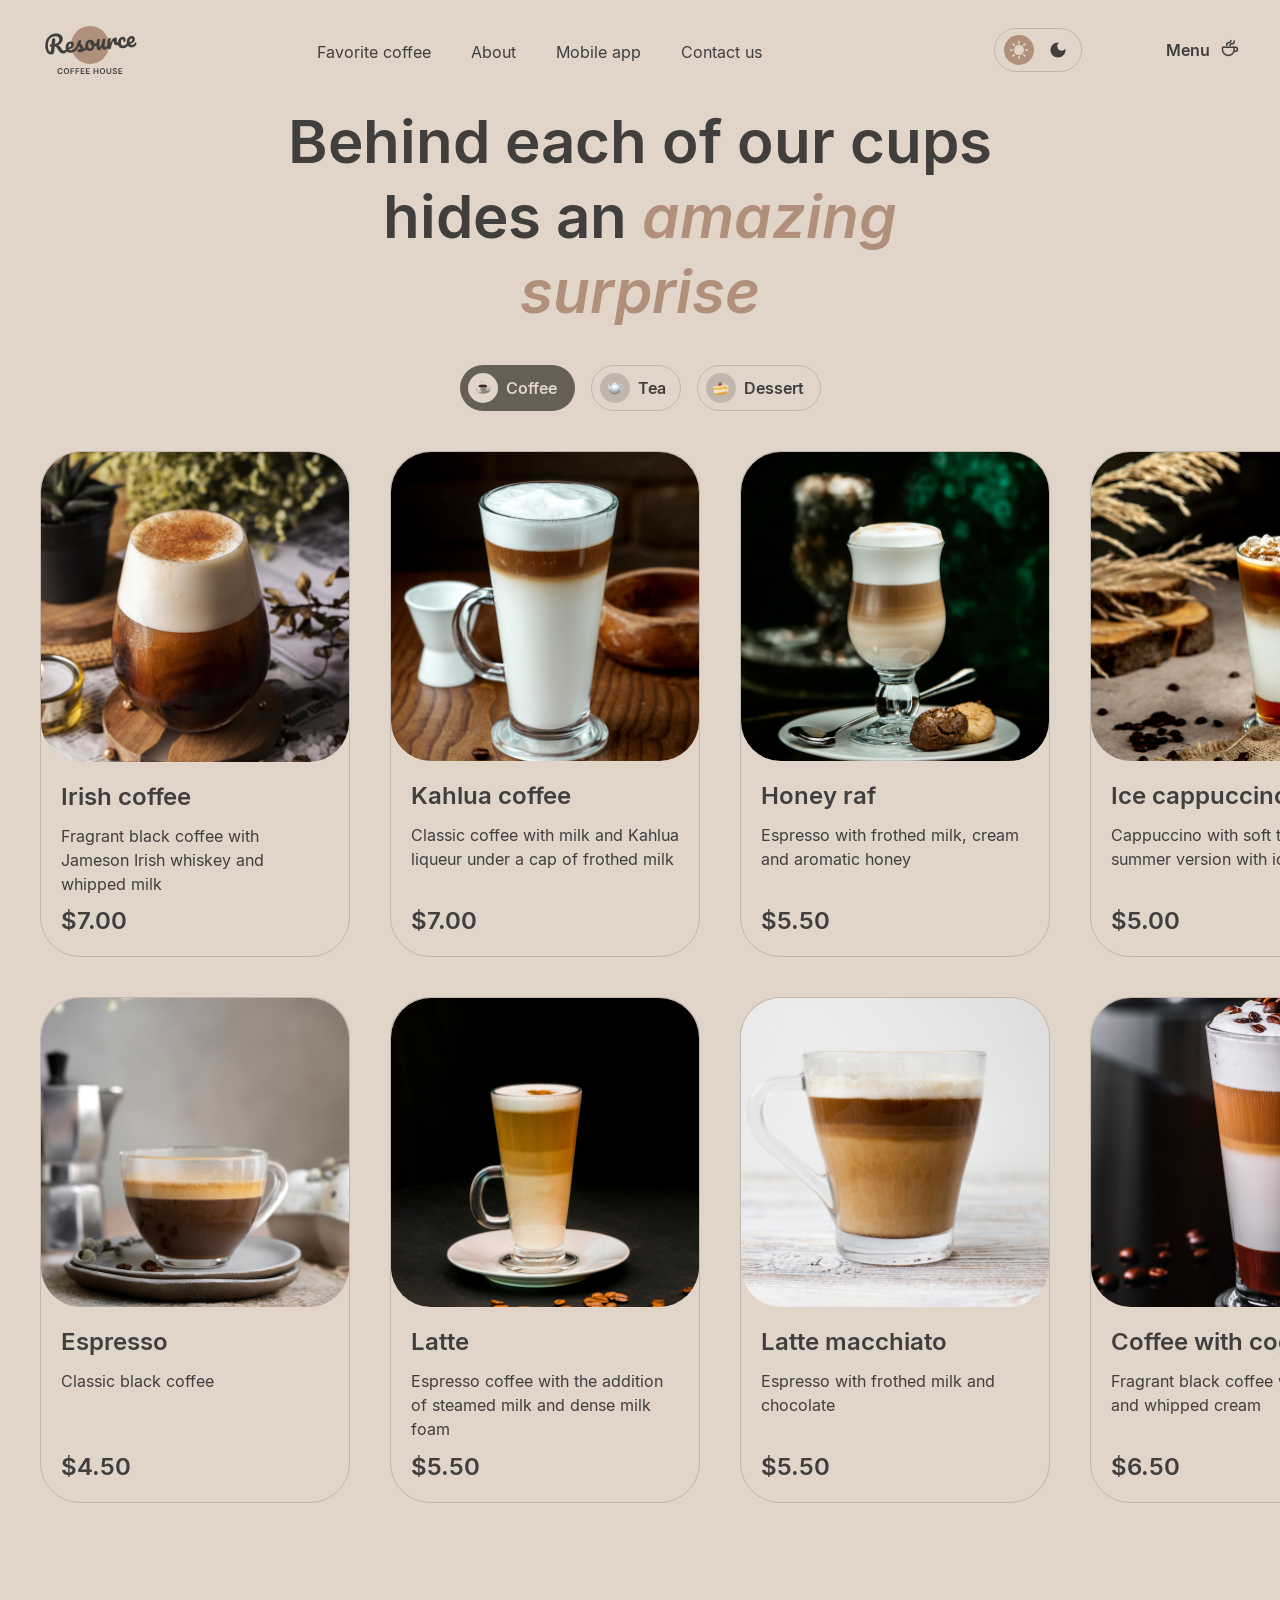
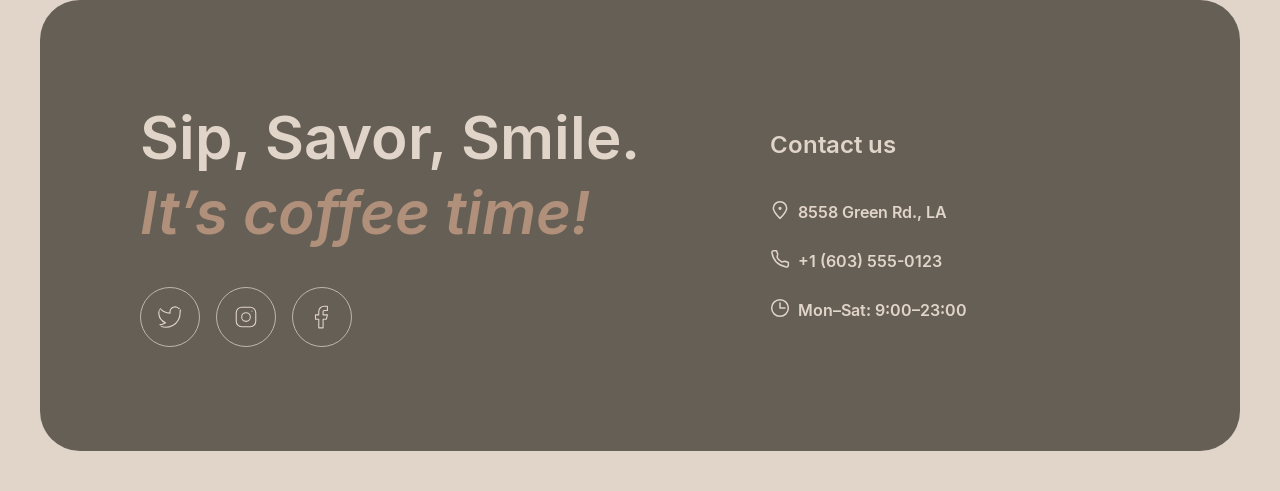
==== commit 33a07c92: "feat: second page responsive done" ====
--- a/menu.html
+++ b/menu.html
@@ -106,10 +106,10 @@
 						</div>
 						<div class="header__navbar">
 							<ul class="navbar__container">
-								<li><a href="index.html#favorite">Favorite coffee</a></li>
-								<li><a href="index.html#about">About</a></li>
-								<li><a href="index.html#mobile">Mobile app</a></li>
-								<li><a href="index.html#contacts">Contact us</a></li>
+								<li><a href="#favorite">Favorite coffee</a></li>
+								<li><a href="#about">About</a></li>
+								<li><a href="#mobile">Mobile app</a></li>
+								<li><a href="#contacts">Contact us</a></li>
 							</ul>
 						</div>
 						<div class="header__actions">
@@ -140,6 +140,38 @@
 									<path
 										d="M18 9C13.03 9 9 13.03 9 18C9 22.97 13.03 27 18 27C22.97 27 27 22.97 27 18C27 17.54 26.96 17.08 26.9 16.64C25.92 18.01 24.32 18.9 22.5 18.9C19.52 18.9 17.1 16.48 17.1 13.5C17.1 11.69 17.99 10.08 19.36 9.1C18.92 9.04 18.46 9 18 9Z"
 										fill="#E1D4C9"
+									/>
+								</svg>
+							</div>
+							<div class="menu__burger">
+								<svg
+									width="18"
+									height="2"
+									viewBox="0 0 18 2"
+									fill="none"
+									xmlns="http://www.w3.org/2000/svg"
+								>
+									<path
+										d="M0.75 0.75H16.75"
+										stroke="#403F3D"
+										stroke-width="1.5"
+										stroke-linecap="round"
+										stroke-linejoin="round"
+									/>
+								</svg>
+								<svg
+									width="18"
+									height="2"
+									viewBox="0 0 18 2"
+									fill="none"
+									xmlns="http://www.w3.org/2000/svg"
+								>
+									<path
+										d="M0.75 0.75H16.75"
+										stroke="#403F3D"
+										stroke-width="1.5"
+										stroke-linecap="round"
+										stroke-linejoin="round"
 									/>
 								</svg>
 							</div>
@@ -191,8 +223,7 @@
 			<main class="main">
 				<div class="menu__title">
 					<h2>
-						Behind each of our cups <br />
-						hides an <span>amazing surprise</span>
+						Behind each of our cups hides an <span>amazing surprise</span>
 					</h2>
 					<div class="category__choose">
 						<button class="coffee__btn">
@@ -287,10 +318,32 @@
 								</div>
 							</div>
 						</div>
+						<div class="menu__grid-reload">
+							<svg
+								width="24"
+								height="24"
+								viewBox="0 0 24 24"
+								fill="none"
+								xmlns="http://www.w3.org/2000/svg"
+							>
+								<path
+									d="M21.8883 13.5C21.1645 18.3113 17.013 22 12 22C6.47715 22 2 17.5228 2 12C2 6.47715 6.47715 2 12 2C16.1006 2 19.6248 4.46819 21.1679 8"
+									stroke="#403F3D"
+									stroke-linecap="round"
+									stroke-linejoin="round"
+								/>
+								<path
+									d="M17 8H21.4C21.7314 8 22 7.73137 22 7.4V3"
+									stroke="#403F3D"
+									stroke-linecap="round"
+									stroke-linejoin="round"
+								/>
+							</svg>
+						</div>
 					</div>
 				</section>
 			</main>
-			<footer class="footer">
+			<footer id="contacts" class="footer">
 				<div class="footer__content">
 					<div class="footer__content-left">
 						<div>
--- a/style.css
+++ b/style.css
@@ -195,8 +195,7 @@
 	margin-top: 16px;
 	border-radius: 40px;
 	padding: 100px;
-	width: 1360px;
-	height: 644px;
+	max-height: 644px;
 	max-width: 1360px;
 	background-image: url('./assets/img/hero.gif');
 	background-size: cover;
@@ -204,8 +203,8 @@
 	background-repeat: no-repeat;
 }
 .hero__container {
-	max-width: 530px;
-	max-height: 444px;
+	width: 530px;
+	height: 444px;
 	background-color: transparent;
 }
 .hero__title {
@@ -747,6 +746,7 @@
 	line-height: 125%;
 	text-align: center;
 	color: var(--text-primary);
+	padding: 0 20%;
 }
 .menu__title span {
 	font-style: italic;
@@ -893,8 +893,8 @@
 	flex-direction: column;
 	border: 1px solid var(--border-primary);
 	border-radius: 40px;
-	max-width: 310px;
-	max-height: 506px;
+	width: 310px;
+	height: 506px;
 	cursor: pointer;
 	transition: background-size 0.4s ease;
 }
@@ -1098,3 +1098,228 @@
 	fill: #b0907a;
 	transition: fill 0.5s;
 }
+
+.menu__burger {
+	visibility: hidden;
+}
+
+.menu__grid-reload {
+	display: none;
+}
+/* MEDIA QUERIES */
+
+@media (max-width: 768px) {
+	.wrapper-container {
+		max-width: 768px;
+		margin: 0 auto;
+	}
+	.header__container {
+		margin: 20px 40px 0 40px;
+	}
+	.header__navbar {
+		display: none;
+	}
+	.coffee__menu {
+		display: none;
+	}
+	.header__menu {
+		gap: 20px;
+	}
+	.menu__burger {
+		display: flex;
+		flex-direction: column;
+		gap: 8px;
+		justify-content: center;
+		align-items: center;
+		margin-top: 8px;
+		visibility: visible;
+		border: 1px solid var(--background-container);
+		border-radius: 100px;
+		width: 44px;
+		height: 44px;
+	}
+
+	.menu__title h2 {
+		padding: 0 1%;
+	}
+
+	.header__hero {
+		max-width: 768px;
+		padding: 100px 98px 100px 60px;
+	}
+
+	.menu__btn-svg {
+		visibility: visible;
+		opacity: 1;
+	}
+
+	.favorite__slider {
+		gap: 44px;
+	}
+
+	.about__pics {
+		flex-direction: column;
+		align-items: center;
+	}
+	.about__pics-2 {
+		display: none;
+	}
+	.about__pics-3 {
+		display: none;
+	}
+
+	.mobileapp__content {
+		flex-direction: column;
+		gap: 102px;
+	}
+	.mobileapp__download {
+		padding-right: 90px;
+	}
+
+	.footer {
+		padding: 94px 60px;
+	}
+	.footer__content {
+		flex-direction: column;
+		gap: 70px;
+	}
+
+	.menu__grid-low {
+		display: none;
+	}
+
+	.menu__grid-top {
+		display: grid;
+		grid-template-columns: 47% 45%;
+		grid-template-rows: 48%;
+	}
+	.menu__grid-reload {
+		display: block;
+		border: 1px solid var(--background-container);
+		border-radius: 100px;
+		width: 60px;
+		height: 60px;
+		padding: 16px 17px;
+		margin: 0 auto;
+	}
+	.category__choose {
+		gap: 15px;
+	}
+}
+
+@media (max-width: 380px) {
+	.wrapper-container {
+		max-width: 380px;
+		margin: 0 auto;
+	}
+
+	.header__container {
+		margin: 20px 16px 0 16px;
+	}
+
+	.header__hero {
+		max-width: 380px;
+		padding: 60px 16px 48px 16px;
+	}
+	.hero__title {
+		font-size: 42px;
+		line-height: 115%;
+	}
+
+	.hero__container {
+		max-width: 316px;
+	}
+
+	.main {
+		margin: 20px 16px 0px 16px;
+	}
+	.favorite__container h2 {
+		font-size: 29px;
+		line-height: 125%;
+	}
+	.btn__left-dark {
+		display: none;
+	}
+	.btn__right-dark {
+		display: none;
+	}
+	.slider__content img {
+		width: 348px;
+		height: 348px;
+	}
+
+	.about__title {
+		font-size: 32px;
+		line-height: 125%;
+	}
+
+	.about__pics-1 {
+		width: 348px;
+		height: 590px;
+		background-size: auto;
+	}
+	.about__pics-1:hover {
+		background-size: auto;
+	}
+	.about__pics-4 {
+		width: 348px;
+		height: 590px;
+		background-size: auto;
+	}
+	.about__pics-4:hover {
+		background-size: auto;
+	}
+
+	.mobileapp__content {
+		max-width: 380px;
+		gap: 43px;
+	}
+	.mobileapp__titles {
+		max-width: 100%;
+	}
+	.mobileapp__download {
+		padding-right: 40px;
+		font-size: 32px;
+		line-height: 125%;
+	}
+	.download__buttons {
+		flex-direction: column;
+	}
+	.mobileapp__img img {
+		max-width: 348px;
+		max-height: 348px;
+	}
+
+	.footer {
+		margin: 100px 16px 40px 16px;
+		padding: 60px 16px;
+	}
+	.footer__content {
+		gap: 0;
+	}
+	.footer__desc-1 {
+		font-size: 32px;
+		line-height: 125%;
+	}
+	.footer__desc-2 {
+		font-size: 32px;
+		line-height: 125%;
+	}
+
+	.menu__title h2 {
+		font-size: 32px;
+		line-height: 125%;
+	}
+
+	.menu__grid-top {
+		display: flex;
+		flex-direction: column;
+		gap: 40px;
+	}
+	.menu__grid-container {
+		align-items: center;
+	}
+	.category__choose {
+		gap: 9px;
+	}
+}
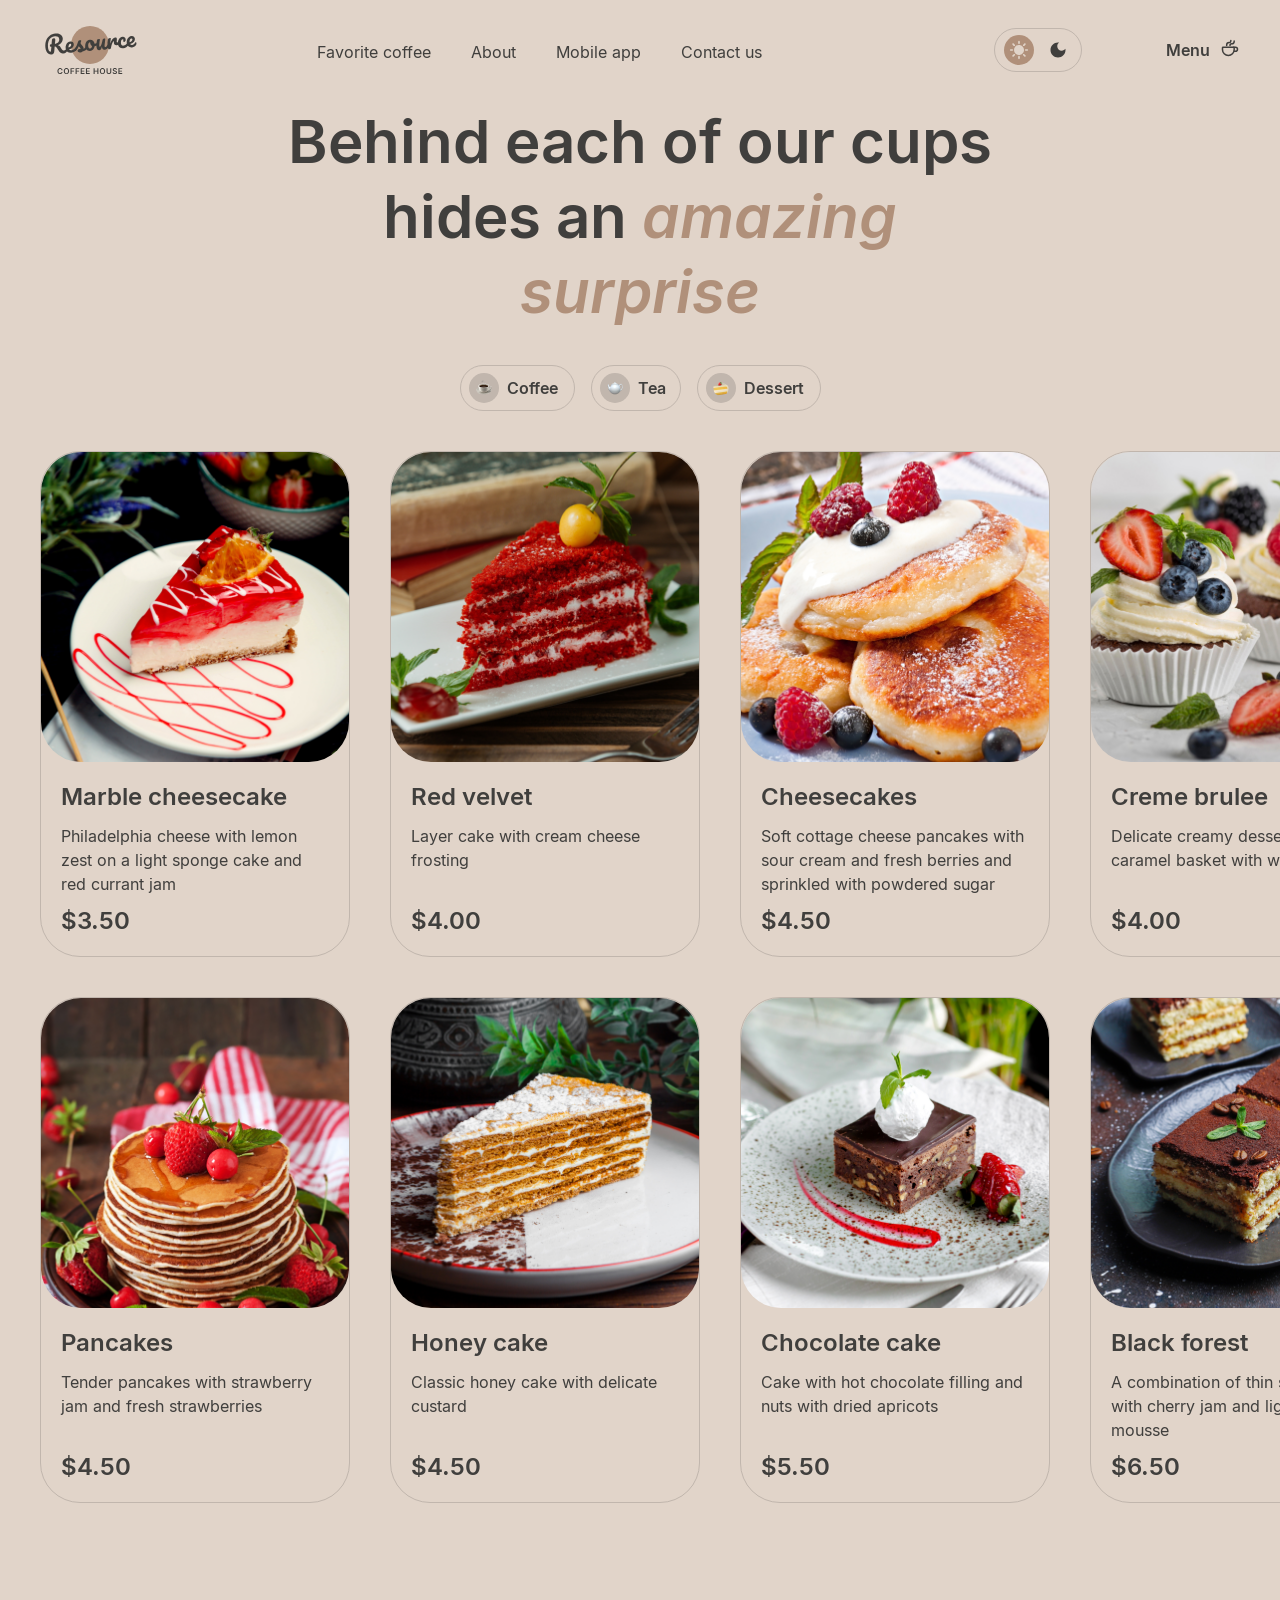
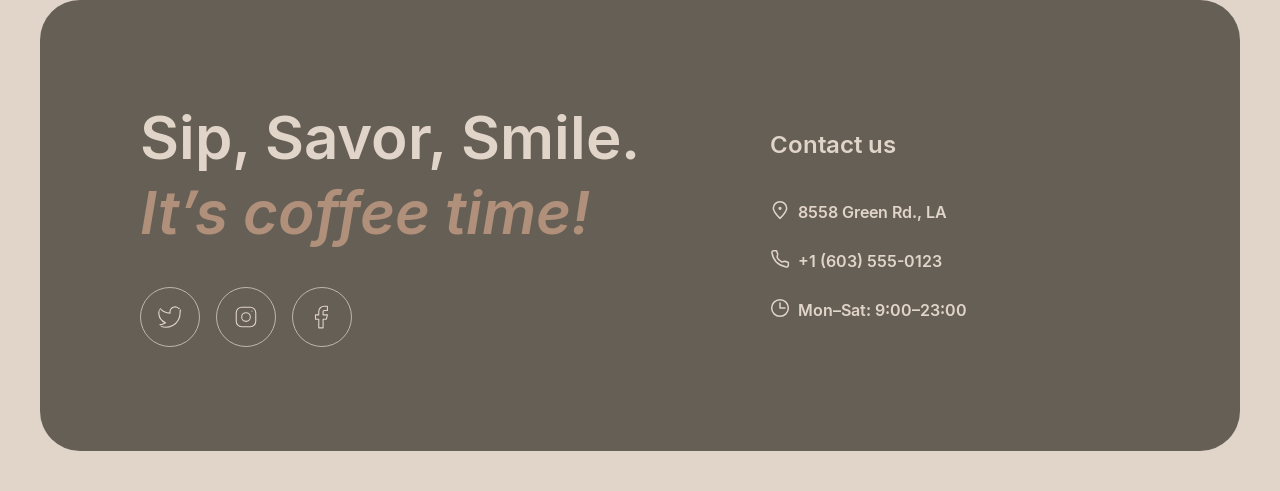
==== commit e061c2f2: "feat: category toggle works" ====
--- a/menu.html
+++ b/menu.html
@@ -104,12 +104,12 @@
 								</svg>
 							</a>
 						</div>
-						<div class="header__navbar">
+						<div class="header__navbar" id="menu">
 							<ul class="navbar__container">
-								<li><a href="#favorite">Favorite coffee</a></li>
-								<li><a href="#about">About</a></li>
-								<li><a href="#mobile">Mobile app</a></li>
-								<li><a href="#contacts">Contact us</a></li>
+								<li><a href="index.html#favorite">Favorite coffee</a></li>
+								<li><a href="index.html#about">About</a></li>
+								<li><a href="index.html#mobile">Mobile app</a></li>
+								<li><a href="index.html#contacts">Contact us</a></li>
 							</ul>
 						</div>
 						<div class="header__actions">
@@ -143,7 +143,7 @@
 									/>
 								</svg>
 							</div>
-							<div class="menu__burger">
+							<div class="menu__burger" id="burger">
 								<svg
 									width="18"
 									height="2"
@@ -174,8 +174,31 @@
 										stroke-linejoin="round"
 									/>
 								</svg>
-							</div>
-							<div class="coffee__menu active">
+								<svg
+									id="close"
+									width="13"
+									height="13"
+									viewBox="0 0 13 13"
+									fill="none"
+									xmlns="http://www.w3.org/2000/svg"
+								>
+									<path
+										d="M0.75 0.75L12.0637 12.0637"
+										stroke="#403F3D"
+										stroke-width="1.5"
+										stroke-linecap="round"
+										stroke-linejoin="round"
+									/>
+									<path
+										d="M0.75 12.0637L12.0637 0.750013"
+										stroke="#403F3D"
+										stroke-width="1.5"
+										stroke-linecap="round"
+										stroke-linejoin="round"
+									/>
+								</svg>
+							</div>
+							<div class="coffee__menu">
 								<a href="menu.html" class="menu-link">
 									<h2>Menu</h2>
 									<svg
@@ -226,98 +249,19 @@
 						Behind each of our cups hides an <span>amazing surprise</span>
 					</h2>
 					<div class="category__choose">
-						<button class="coffee__btn">
+						<button class="coffee__btn" id="coffeeBtn">
 							<img src="assets/img/coffee.png" alt="coffee" />Coffee
 						</button>
-						<button class="tea__btn">
+						<button class="tea__btn" id="teaBtn">
 							<img src="assets/img/tea.png" alt="tea" />Tea
 						</button>
-						<button class="dessert__btn">
+						<button class="dessert__btn" id="dessertBtn">
 							<img src="assets/img/dessert.png" alt="dessert" />Dessert
 						</button>
 					</div>
 				</div>
 				<section class="menu__grid">
 					<div class="menu__grid-container">
-						<div class="menu__grid-top">
-							<div class="coffee__1-container">
-								<div class="coffee__1-img"></div>
-								<div class="coffee__1-desc">
-									<h4>Irish coffee</h4>
-									<p>
-										Fragrant black coffee with Jameson Irish whiskey and whipped
-										milk
-									</p>
-									<span>$7.00</span>
-								</div>
-							</div>
-							<div class="coffee__1-container">
-								<div class="coffee__2-img"></div>
-								<div class="coffee__1-desc">
-									<h4>Kahlua coffee</h4>
-									<p>
-										Classic coffee with milk and Kahlua liqueur under a cap of
-										frothed milk
-									</p>
-									<span>$7.00</span>
-								</div>
-							</div>
-							<div class="coffee__1-container">
-								<div class="coffee__3-img"></div>
-								<div class="coffee__1-desc">
-									<h4>Honey raf</h4>
-									<p>Espresso with frothed milk, cream and aromatic honey</p>
-									<span>$5.50</span>
-								</div>
-							</div>
-							<div class="coffee__1-container">
-								<div class="coffee__4-img"></div>
-								<div class="coffee__1-desc">
-									<h4>Ice cappuccino</h4>
-									<p>
-										Cappuccino with soft thick foam in summer version with ice
-									</p>
-									<span>$5.00</span>
-								</div>
-							</div>
-						</div>
-						<div class="menu__grid-low">
-							<div class="coffee__1-container">
-								<div class="coffee__5-img"></div>
-								<div class="coffee__1-desc">
-									<h4>Espresso</h4>
-									<p>Classic black coffee</p>
-									<span>$4.50</span>
-								</div>
-							</div>
-							<div class="coffee__1-container">
-								<div class="coffee__6-img"></div>
-								<div class="coffee__1-desc">
-									<h4>Latte</h4>
-									<p>
-										Espresso coffee with the addition of steamed milk and dense
-										milk foam
-									</p>
-									<span>$5.50</span>
-								</div>
-							</div>
-							<div class="coffee__1-container">
-								<div class="coffee__7-img"></div>
-								<div class="coffee__1-desc">
-									<h4>Latte macchiato</h4>
-									<p>Espresso with frothed milk and chocolate</p>
-									<span>$5.50</span>
-								</div>
-							</div>
-							<div class="coffee__1-container">
-								<div class="coffee__8-img"></div>
-								<div class="coffee__1-desc">
-									<h4>Coffee with cognac</h4>
-									<p>Fragrant black coffee with cognac and whipped cream</p>
-									<span>$6.50</span>
-								</div>
-							</div>
-						</div>
 						<div class="menu__grid-reload">
 							<svg
 								width="24"
--- a/style.css
+++ b/style.css
@@ -3,6 +3,9 @@
 	padding: 0;
 	box-sizing: border-box;
 	scroll-behavior: smooth;
+}
+.no-scroll {
+	overflow: hidden;
 }
 
 /* Fonts */
@@ -296,6 +299,12 @@
 .slider__content {
 	text-align: center;
 }
+.slide {
+	display: none;
+}
+.slide.active {
+	display: block;
+}
 .slider__content h3 {
 	font-family: var(--font-family);
 	font-weight: 600;
@@ -382,6 +391,10 @@
 	margin-top: 40px;
 	justify-content: center;
 	gap: 12px;
+	cursor: pointer;
+}
+.dot.active rect {
+	fill: #665f55;
 }
 
 .about__container {
@@ -759,32 +772,58 @@
 	justify-content: center;
 	gap: 16px;
 }
+.coffee__btn.active {
+	background: var(--background-container);
+	color: var(--text-inverse);
+}
+.tea__btn.active {
+	background: var(--background-container);
+	color: var(--text-inverse);
+}
+.dessert__btn.active {
+	background: var(--background-container);
+	color: var(--text-inverse);
+}
 .coffee__btn {
 	display: flex;
+	border: 1px solid var(--border-primary);
 	border-radius: 100px;
 	padding: 8px 16px 8px 8px;
 	width: 115px;
 	height: 46px;
-	background: var(--background-container);
+	background: transparent;
 	list-style: none;
-	border: 0px;
 	font-family: var(--font-family);
 	font-weight: 600;
 	font-size: 16px;
 	line-height: 150%;
-	color: var(--text-inverse);
+	color: var(--text-primary);
 	align-items: center;
 	cursor: pointer;
 }
 .coffee__btn img {
 	border-radius: 100px;
 	padding: 7px;
-	object-fit: cover;
+	background: var(--border-primary);
+	margin-right: 8px;
+	transition: background-color 1s ease;
+}
+.dark .dessert__btn:hover img {
+	background: var(--dark-bg-page);
+	transition: background-color 0.3s ease;
+}
+.dessert__btn:hover img {
 	background: var(--text-inverse);
-	margin-right: 8px;
-}
-.dark .coffee__btn img {
-	background: var(--dark-bg-page);
+	transition: background-color 0.3s ease;
+}
+.dark .coffee__btn:hover {
+	background: var(--dark-bg-container);
+}
+.coffee__btn:hover {
+	background: var(--background-container);
+	color: var(--text-inverse);
+	border: 1px solid var(--background-container);
+	transition: background-color 0.3s ease;
 }
 
 .tea__btn {
@@ -875,16 +914,8 @@
 	margin-top: 40px;
 }
 .menu__grid-container {
-	display: flex;
-	flex-direction: column;
-	gap: 40px;
-}
-.menu__grid-top {
-	display: flex;
-	gap: 40px;
-}
-.menu__grid-low {
-	display: flex;
+	display: grid;
+	grid-template-columns: repeat(4, 1fr);
 	gap: 40px;
 }
 
@@ -1041,6 +1072,176 @@
 	background-size: 100%;
 	transition: background-size 0.4s ease;
 }
+
+.tea__1-img {
+	width: 308px;
+	height: 340px;
+	background-image: url('assets/img/tea/tea-1.png');
+	background-size: 110%;
+	background-position: center;
+	background-repeat: no-repeat;
+	border-radius: 40px;
+	transition: background-size 0.4s ease;
+}
+.tea__2-img {
+	width: 308px;
+	height: 310px;
+	background-image: url('assets/img/tea/tea-2.png');
+	background-size: 110%;
+	background-position: center;
+	background-repeat: no-repeat;
+	border-radius: 40px;
+	transition: background-size 0.4s ease;
+}
+.tea__3-img {
+	width: 308px;
+	height: 310px;
+	background-image: url('assets/img/tea/tea-3.png');
+	background-size: 110%;
+	background-position: center;
+	background-repeat: no-repeat;
+	border-radius: 40px;
+	transition: background-size 0.4s ease;
+}
+.tea__4-img {
+	width: 308px;
+	height: 310px;
+	background-image: url('assets/img/tea/tea-4.png');
+	background-size: 110%;
+	background-position: center;
+	background-repeat: no-repeat;
+	border-radius: 40px;
+	transition: background-size 0.4s ease;
+}
+.coffee__1-container:hover .tea__1-img {
+	background-size: 100%;
+	transition: background-size 0.4s ease;
+}
+.coffee__1-container:hover .tea__2-img {
+	background-size: 100%;
+	transition: background-size 0.4s ease;
+}
+.coffee__1-container:hover .tea__3-img {
+	background-size: 100%;
+	transition: background-size 0.4s ease;
+}
+.coffee__1-container:hover .tea__4-img {
+	background-size: 100%;
+	transition: background-size 0.4s ease;
+}
+
+.dessert__1-img {
+	width: 308px;
+	height: 310px;
+	background-image: url('assets/img/dessert/dessert-1.png');
+	background-size: 110%;
+	background-position: center;
+	background-repeat: no-repeat;
+	border-radius: 40px;
+	transition: background-size 0.4s ease;
+}
+.dessert__2-img {
+	width: 308px;
+	height: 310px;
+	background-image: url('assets/img/dessert/dessert-2.png');
+	background-size: 110%;
+	background-position: center;
+	background-repeat: no-repeat;
+	border-radius: 40px;
+	transition: background-size 0.4s ease;
+}
+.dessert__3-img {
+	width: 308px;
+	height: 310px;
+	background-image: url('assets/img/dessert/dessert-3.png');
+	background-size: 110%;
+	background-position: center;
+	background-repeat: no-repeat;
+	border-radius: 40px;
+	transition: background-size 0.4s ease;
+}
+.dessert__4-img {
+	width: 308px;
+	height: 310px;
+	background-image: url('assets/img/dessert/dessert-4.png');
+	background-size: 110%;
+	background-position: center;
+	background-repeat: no-repeat;
+	border-radius: 40px;
+	transition: background-size 0.4s ease;
+}
+.dessert__5-img {
+	width: 308px;
+	height: 310px;
+	background-image: url('assets/img/dessert/dessert-5.png');
+	background-size: 110%;
+	background-position: center;
+	background-repeat: no-repeat;
+	border-radius: 40px;
+	transition: background-size 0.4s ease;
+}
+.dessert__6-img {
+	width: 308px;
+	height: 310px;
+	background-image: url('assets/img/dessert/dessert-6.png');
+	background-size: 110%;
+	background-position: center;
+	background-repeat: no-repeat;
+	border-radius: 40px;
+	transition: background-size 0.4s ease;
+}
+.dessert__7-img {
+	width: 308px;
+	height: 310px;
+	background-image: url('assets/img/dessert/dessert-7.png');
+	background-size: 110%;
+	background-position: center;
+	background-repeat: no-repeat;
+	border-radius: 40px;
+	transition: background-size 0.4s ease;
+}
+.dessert__8-img {
+	width: 308px;
+	height: 310px;
+	background-image: url('assets/img/dessert/dessert-8.png');
+	background-size: 110%;
+	background-position: center;
+	background-repeat: no-repeat;
+	border-radius: 40px;
+	transition: background-size 0.4s ease;
+}
+.coffee__1-container:hover .dessert__1-img {
+	background-size: 100%;
+	transition: background-size 0.4s ease;
+}
+.coffee__1-container:hover .dessert__2-img {
+	background-size: 100%;
+	transition: background-size 0.4s ease;
+}
+.coffee__1-container:hover .dessert__3-img {
+	background-size: 100%;
+	transition: background-size 0.4s ease;
+}
+.coffee__1-container:hover .dessert__4-img {
+	background-size: 100%;
+	transition: background-size 0.4s ease;
+}
+.coffee__1-container:hover .dessert__5-img {
+	background-size: 100%;
+	transition: background-size 0.4s ease;
+}
+.coffee__1-container:hover .dessert__6-img {
+	background-size: 100%;
+	transition: background-size 0.4s ease;
+}
+.coffee__1-container:hover .dessert__7-img {
+	background-size: 100%;
+	transition: background-size 0.4s ease;
+}
+.coffee__1-container:hover .dessert__8-img {
+	background-size: 100%;
+	transition: background-size 0.4s ease;
+}
 /* THEME ANI */
 
 .night__svg rect {
@@ -1104,6 +1305,10 @@
 }
 
 .menu__grid-reload {
+	display: none;
+}
+
+#close {
 	display: none;
 }
 /* MEDIA QUERIES */
@@ -1117,10 +1322,70 @@
 		margin: 20px 40px 0 40px;
 	}
 	.header__navbar {
+		position: absolute;
+		top: 80px;
+		left: 0;
+		width: 100%;
+
 		display: none;
+		flex-direction: column;
+		padding: 20px;
+	}
+	.dark .header__navbar.active {
+		background-color: var(--dark-bg-page);
+	}
+	.header__navbar.active {
+		display: flex;
+		height: 100vh;
+		background: var(--text-inverse);
+		font-family: var(--font-family);
+		font-weight: 600;
+		font-size: 32px;
+		line-height: 125%;
+		text-align: center;
+		color: var(--text-primary);
+	}
+	.header__navbar.active .navbar__container {
+		flex-direction: column;
+		justify-content: center;
+		margin-top: 25%;
+	}
+	.header__navbar.active .navbar__container li {
+		padding: 20px;
+		margin: 0;
 	}
 	.coffee__menu {
+		position: absolute;
+		bottom: 130px;
+		left: 0;
+		width: 100%;
 		display: none;
+		flex-direction: column;
+		padding: 20px;
+	}
+	.coffee__menu a h2 {
+		font-family: var(--font-family);
+		font-weight: 600;
+		font-size: 32px;
+		line-height: 125%;
+		text-align: center;
+		color: var(--text-primary);
+	}
+	body:has(.header__navbar.active) #close {
+		display: block;
+		transition: fill 0.5s;
+	}
+	body:has(.header__navbar.active) .menu__burger svg {
+		display: none;
+		transition: fill 0.5s;
+	}
+	body:has(.header__navbar.active) .coffee__menu {
+		display: flex;
+		transition: fill 0.5s;
+	}
+	body:has(.header__navbar.active) .coffee__menu svg {
+		width: 35px;
+		height: 35px;
 	}
 	.header__menu {
 		gap: 20px;
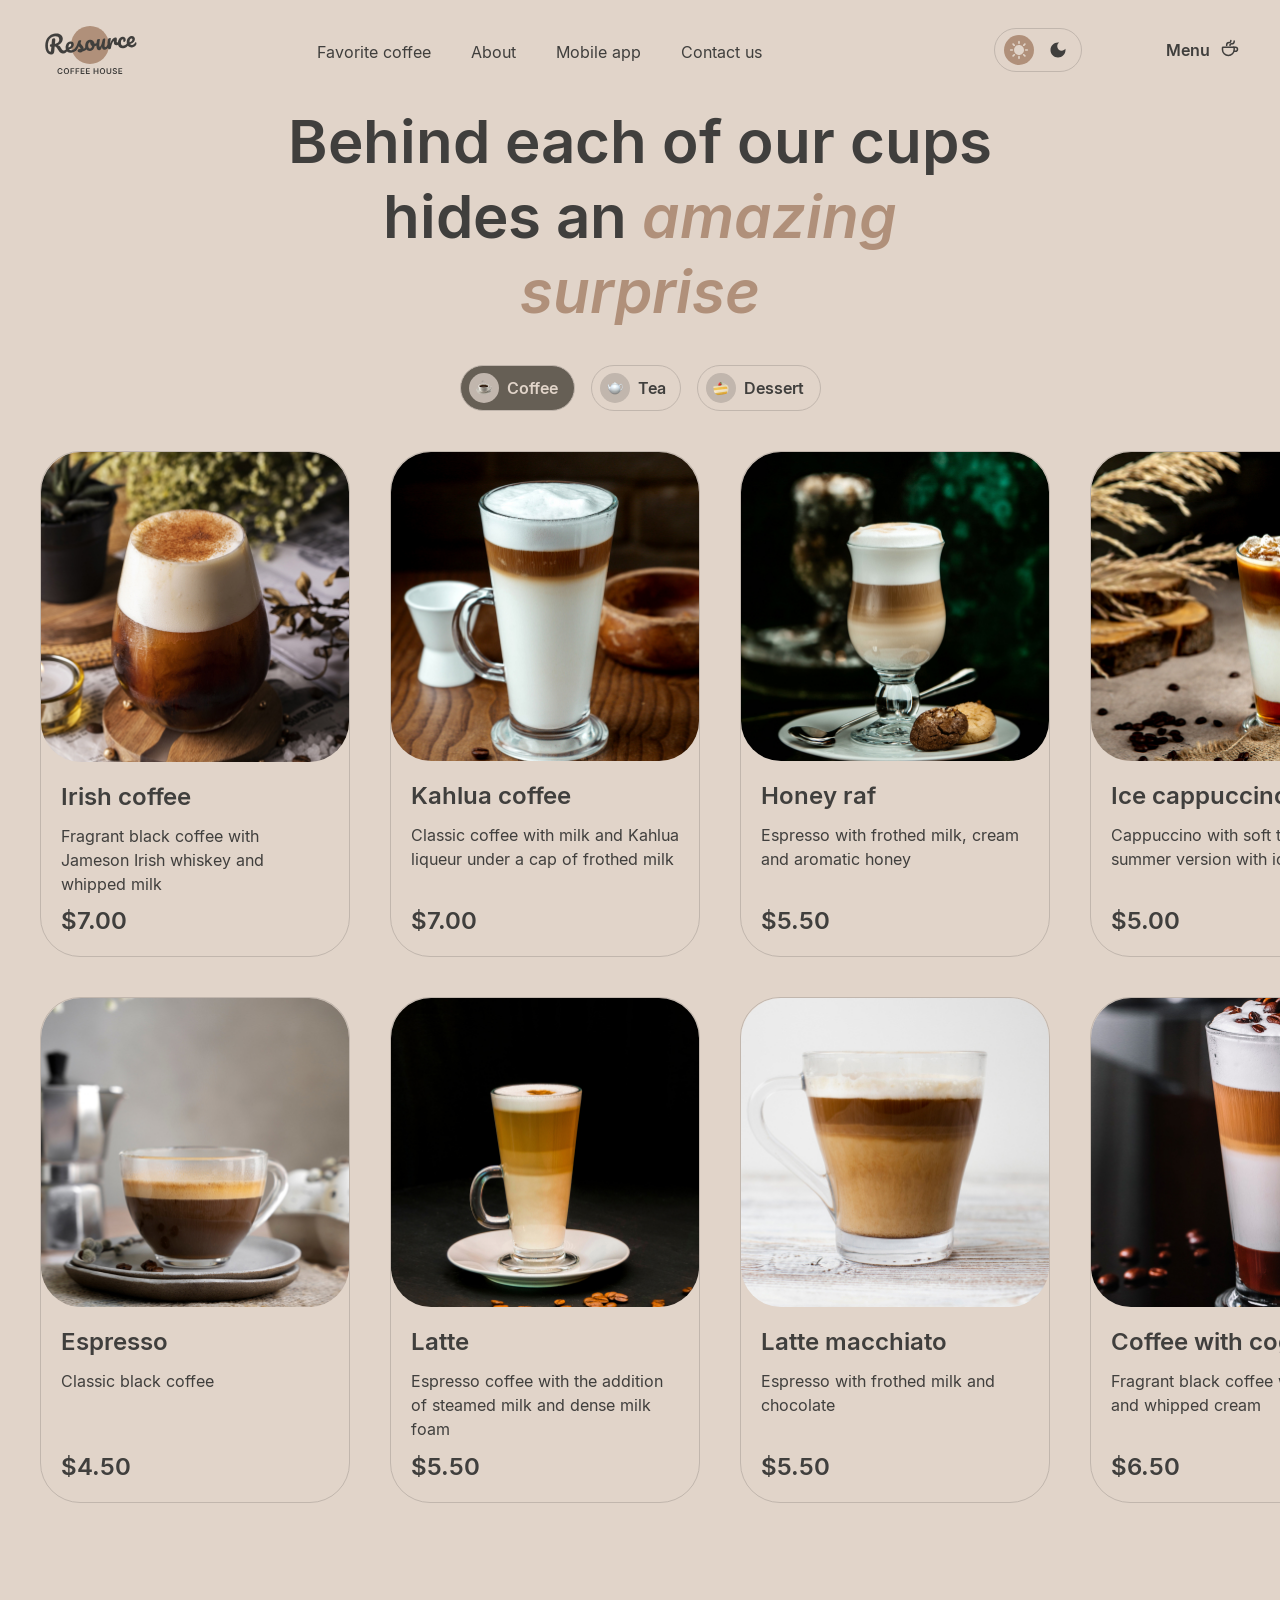
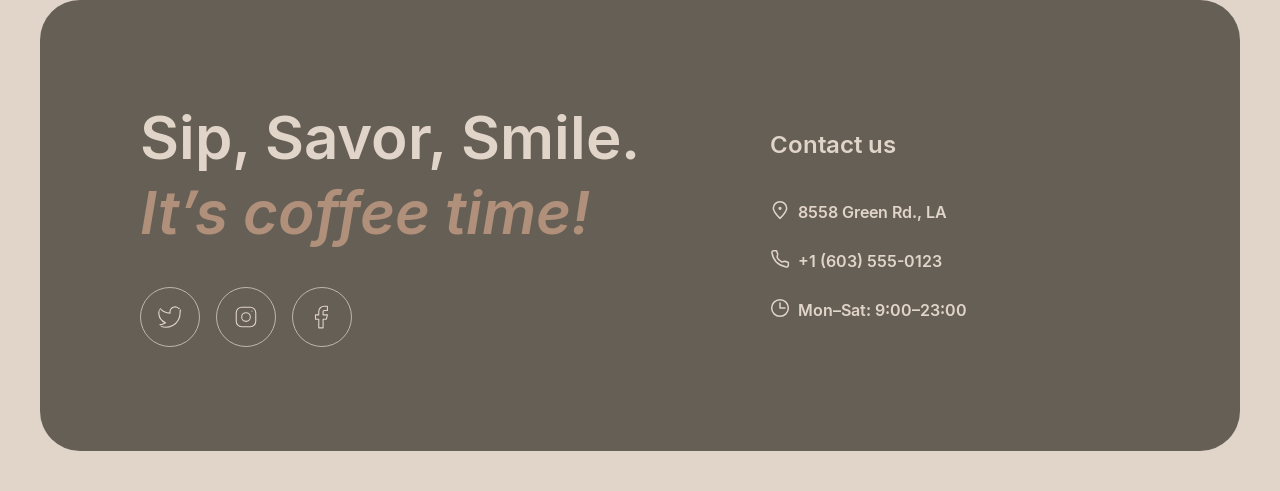
==== commit 5fd7a6a2: "feat: added some animation and pagination done" ====
--- a/menu.html
+++ b/menu.html
@@ -249,7 +249,7 @@
 						Behind each of our cups hides an <span>amazing surprise</span>
 					</h2>
 					<div class="category__choose">
-						<button class="coffee__btn" id="coffeeBtn">
+						<button class="coffee__btn active" id="coffeeBtn">
 							<img src="assets/img/coffee.png" alt="coffee" />Coffee
 						</button>
 						<button class="tea__btn" id="teaBtn">
@@ -261,31 +261,30 @@
 					</div>
 				</div>
 				<section class="menu__grid">
-					<div class="menu__grid-container">
-						<div class="menu__grid-reload">
-							<svg
-								width="24"
-								height="24"
-								viewBox="0 0 24 24"
-								fill="none"
-								xmlns="http://www.w3.org/2000/svg"
-							>
-								<path
-									d="M21.8883 13.5C21.1645 18.3113 17.013 22 12 22C6.47715 22 2 17.5228 2 12C2 6.47715 6.47715 2 12 2C16.1006 2 19.6248 4.46819 21.1679 8"
-									stroke="#403F3D"
-									stroke-linecap="round"
-									stroke-linejoin="round"
-								/>
-								<path
-									d="M17 8H21.4C21.7314 8 22 7.73137 22 7.4V3"
-									stroke="#403F3D"
-									stroke-linecap="round"
-									stroke-linejoin="round"
-								/>
-							</svg>
-						</div>
-					</div>
+					<div class="menu__grid-container"></div>
 				</section>
+				<button class="menu__grid-reload" id="gridBtn">
+					<svg
+						width="24"
+						height="24"
+						viewBox="0 0 24 24"
+						fill="none"
+						xmlns="http://www.w3.org/2000/svg"
+					>
+						<path
+							d="M21.8883 13.5C21.1645 18.3113 17.013 22 12 22C6.47715 22 2 17.5228 2 12C2 6.47715 6.47715 2 12 2C16.1006 2 19.6248 4.46819 21.1679 8"
+							stroke="#403F3D"
+							stroke-linecap="round"
+							stroke-linejoin="round"
+						/>
+						<path
+							d="M17 8H21.4C21.7314 8 22 7.73137 22 7.4V3"
+							stroke="#403F3D"
+							stroke-linecap="round"
+							stroke-linejoin="round"
+						/>
+					</svg>
+				</button>
 			</main>
 			<footer id="contacts" class="footer">
 				<div class="footer__content">
--- a/style.css
+++ b/style.css
@@ -305,6 +305,19 @@
 .slide.active {
 	display: block;
 }
+.slide.fade {
+	animation: fade 1s ease;
+}
+
+@keyframes fade {
+	from {
+		opacity: 0;
+	}
+
+	to {
+		opacity: 1;
+	}
+}
 .slider__content h3 {
 	font-family: var(--font-family);
 	font-weight: 600;
@@ -1462,13 +1475,27 @@
 		display: block;
 		border: 1px solid var(--background-container);
 		border-radius: 100px;
+		background-color: transparent;
 		width: 60px;
 		height: 60px;
 		padding: 16px 17px;
-		margin: 0 auto;
+		margin: 40px auto;
+		cursor: pointer;
+	}
+	.menu__grid-reload.deactive {
+		display: none;
 	}
 	.category__choose {
 		gap: 15px;
+	}
+	.menu__grid-container {
+		grid-template-columns: repeat(2, 1fr);
+	}
+	.menu__grid-container > :nth-child(n + 5) {
+		display: none;
+	}
+	.menu__grid-container.show > :nth-child(n + 5) {
+		display: block;
 	}
 }
 
